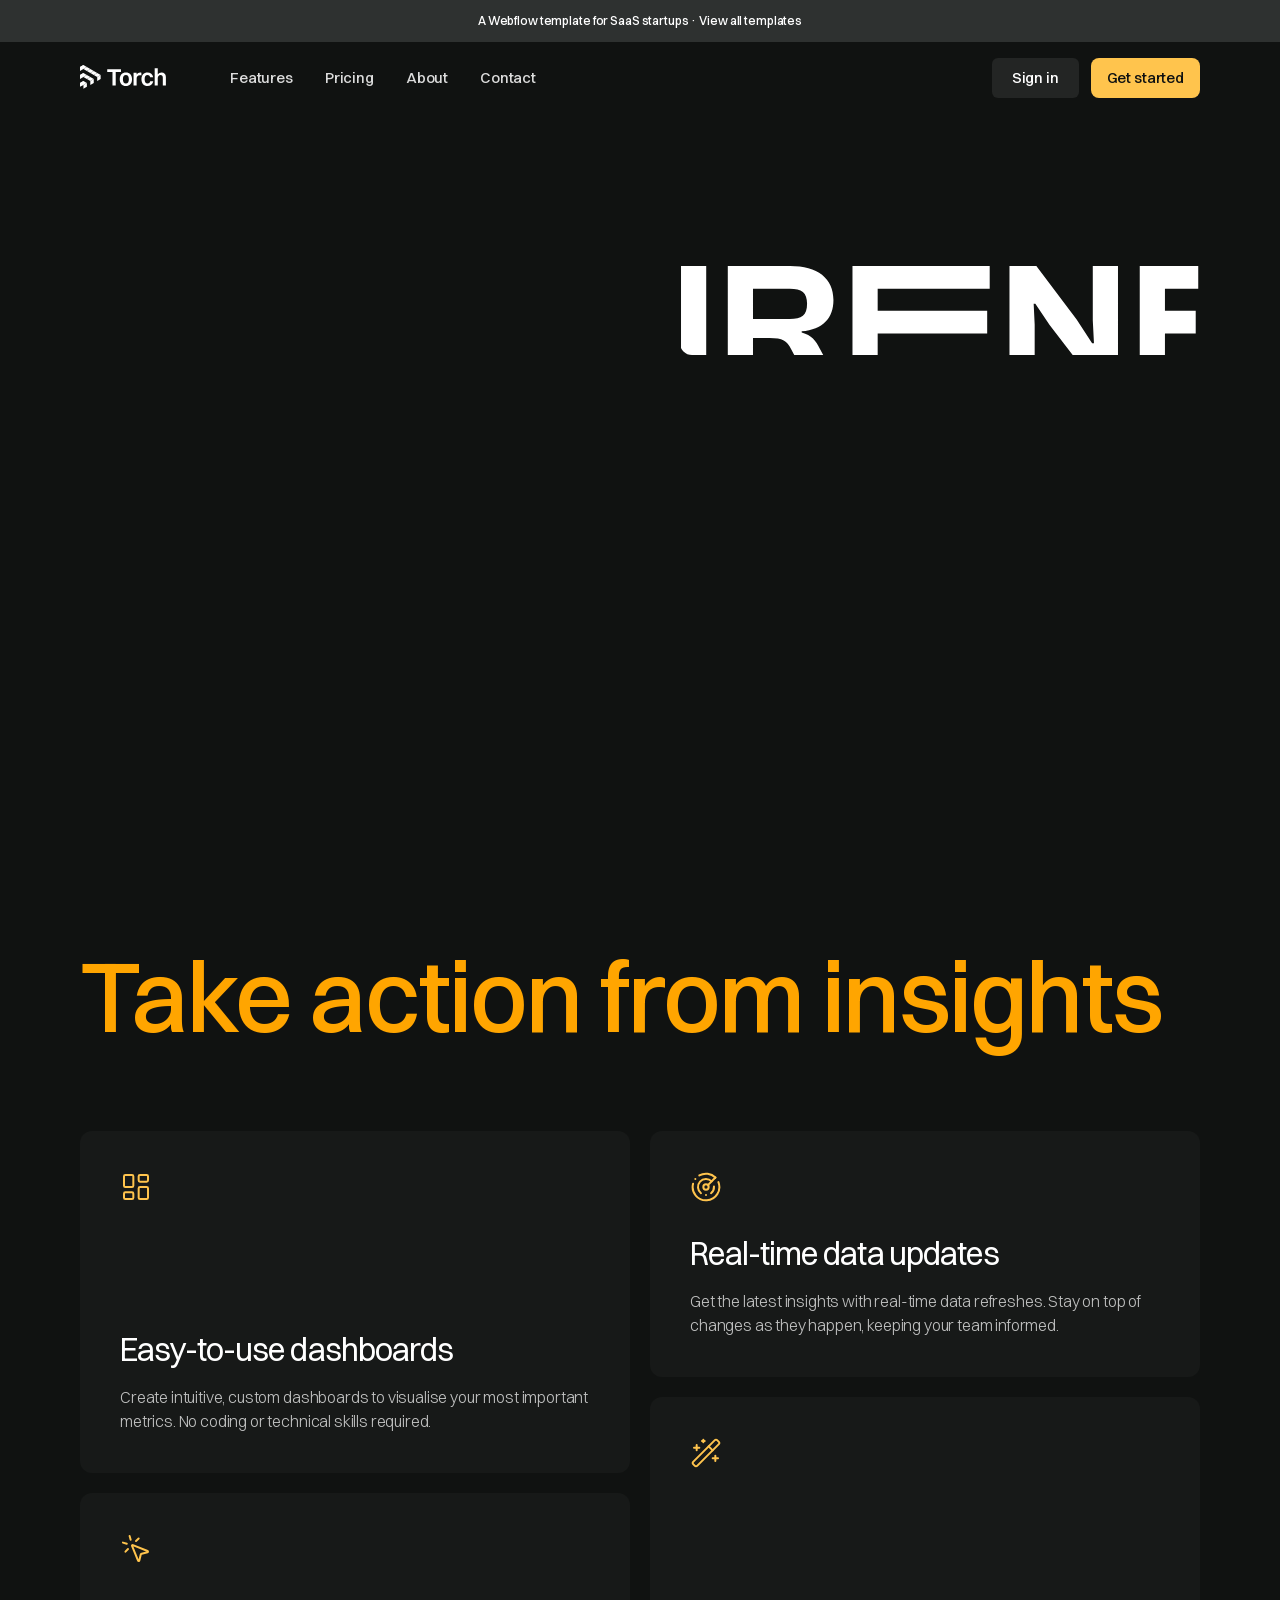
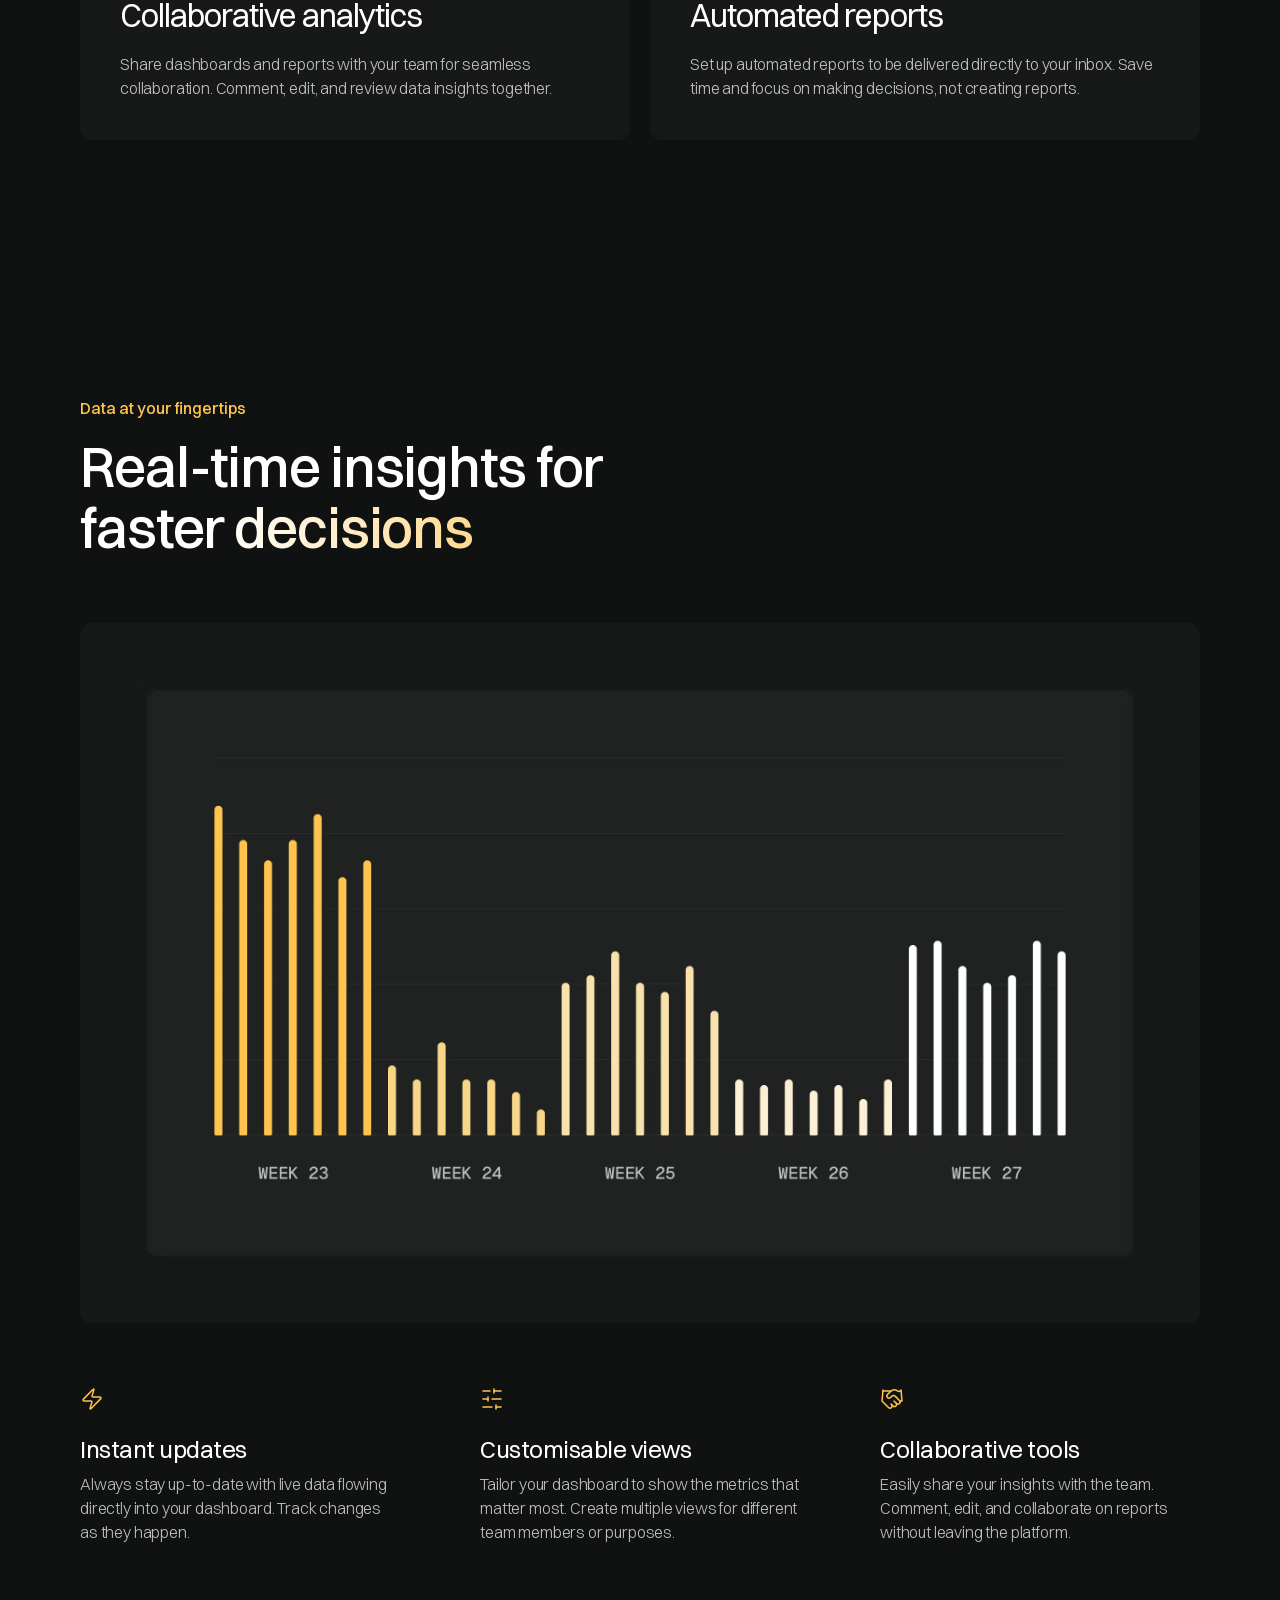
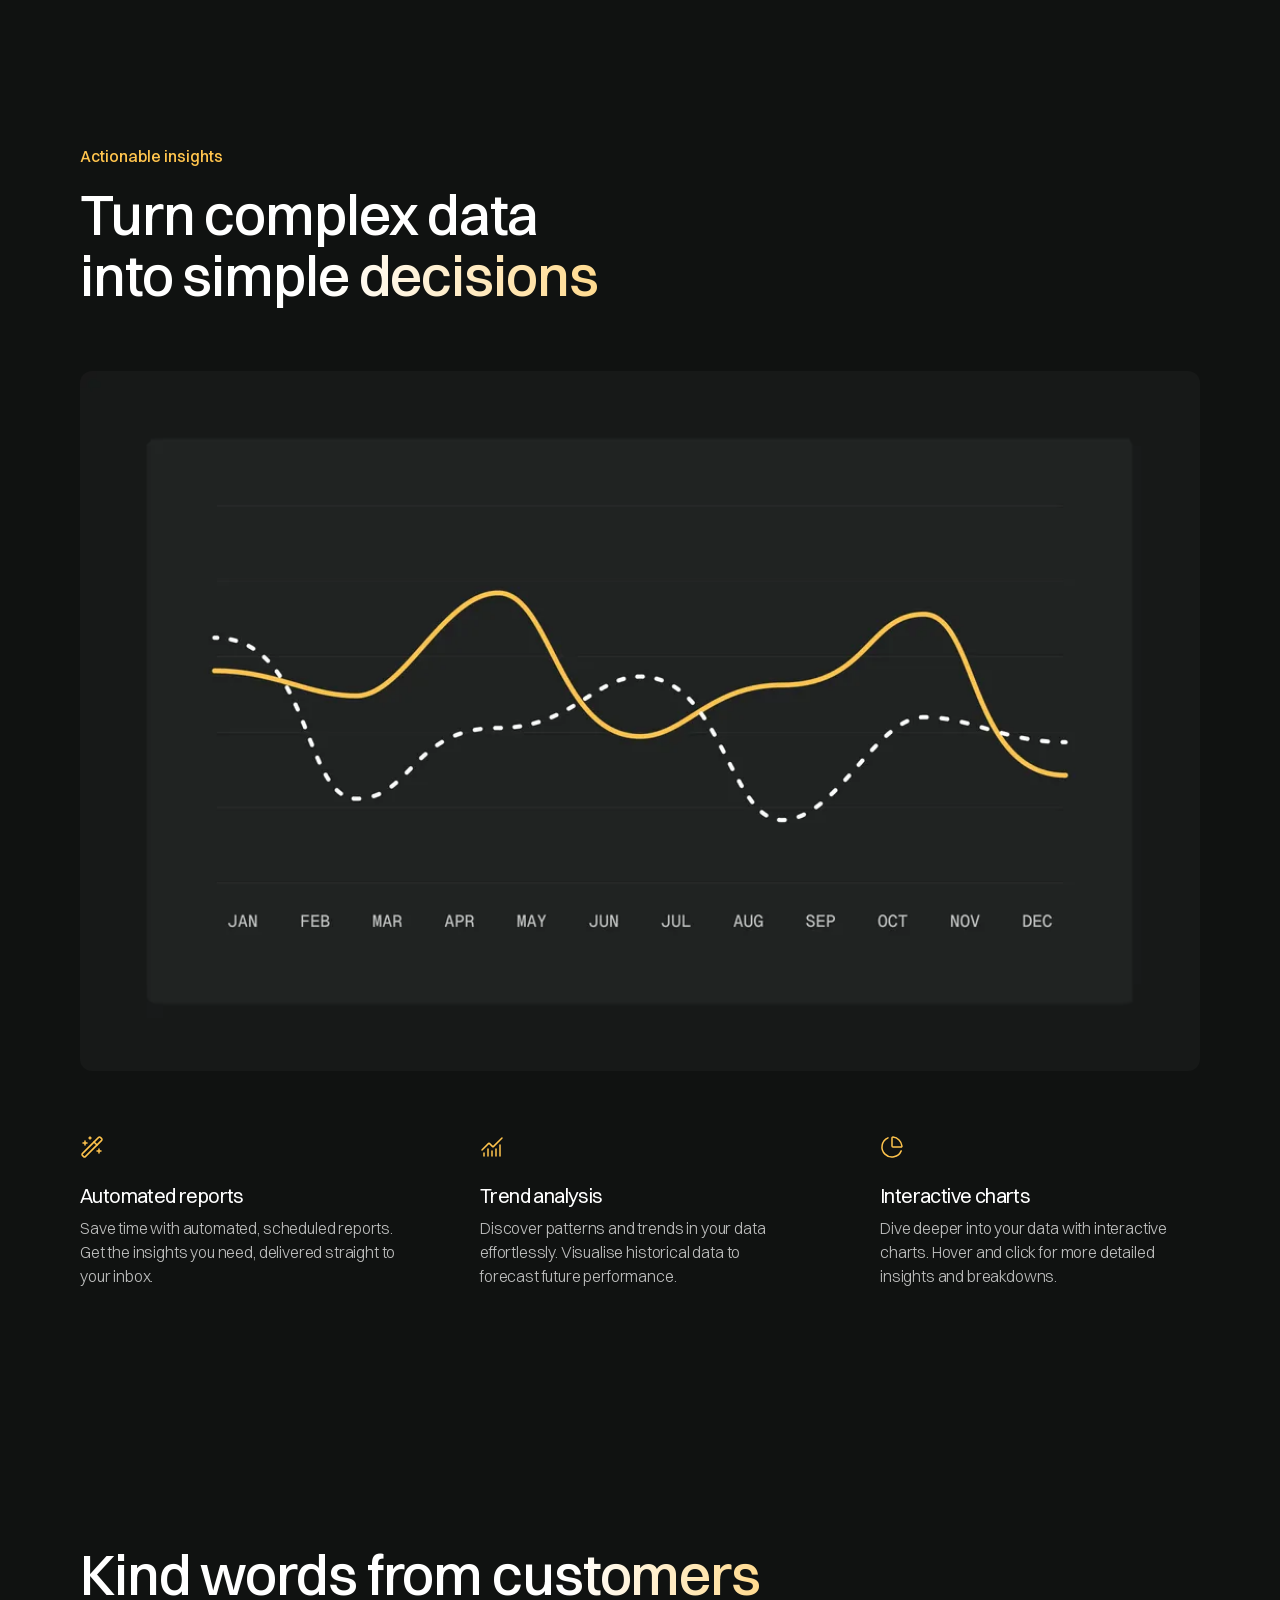
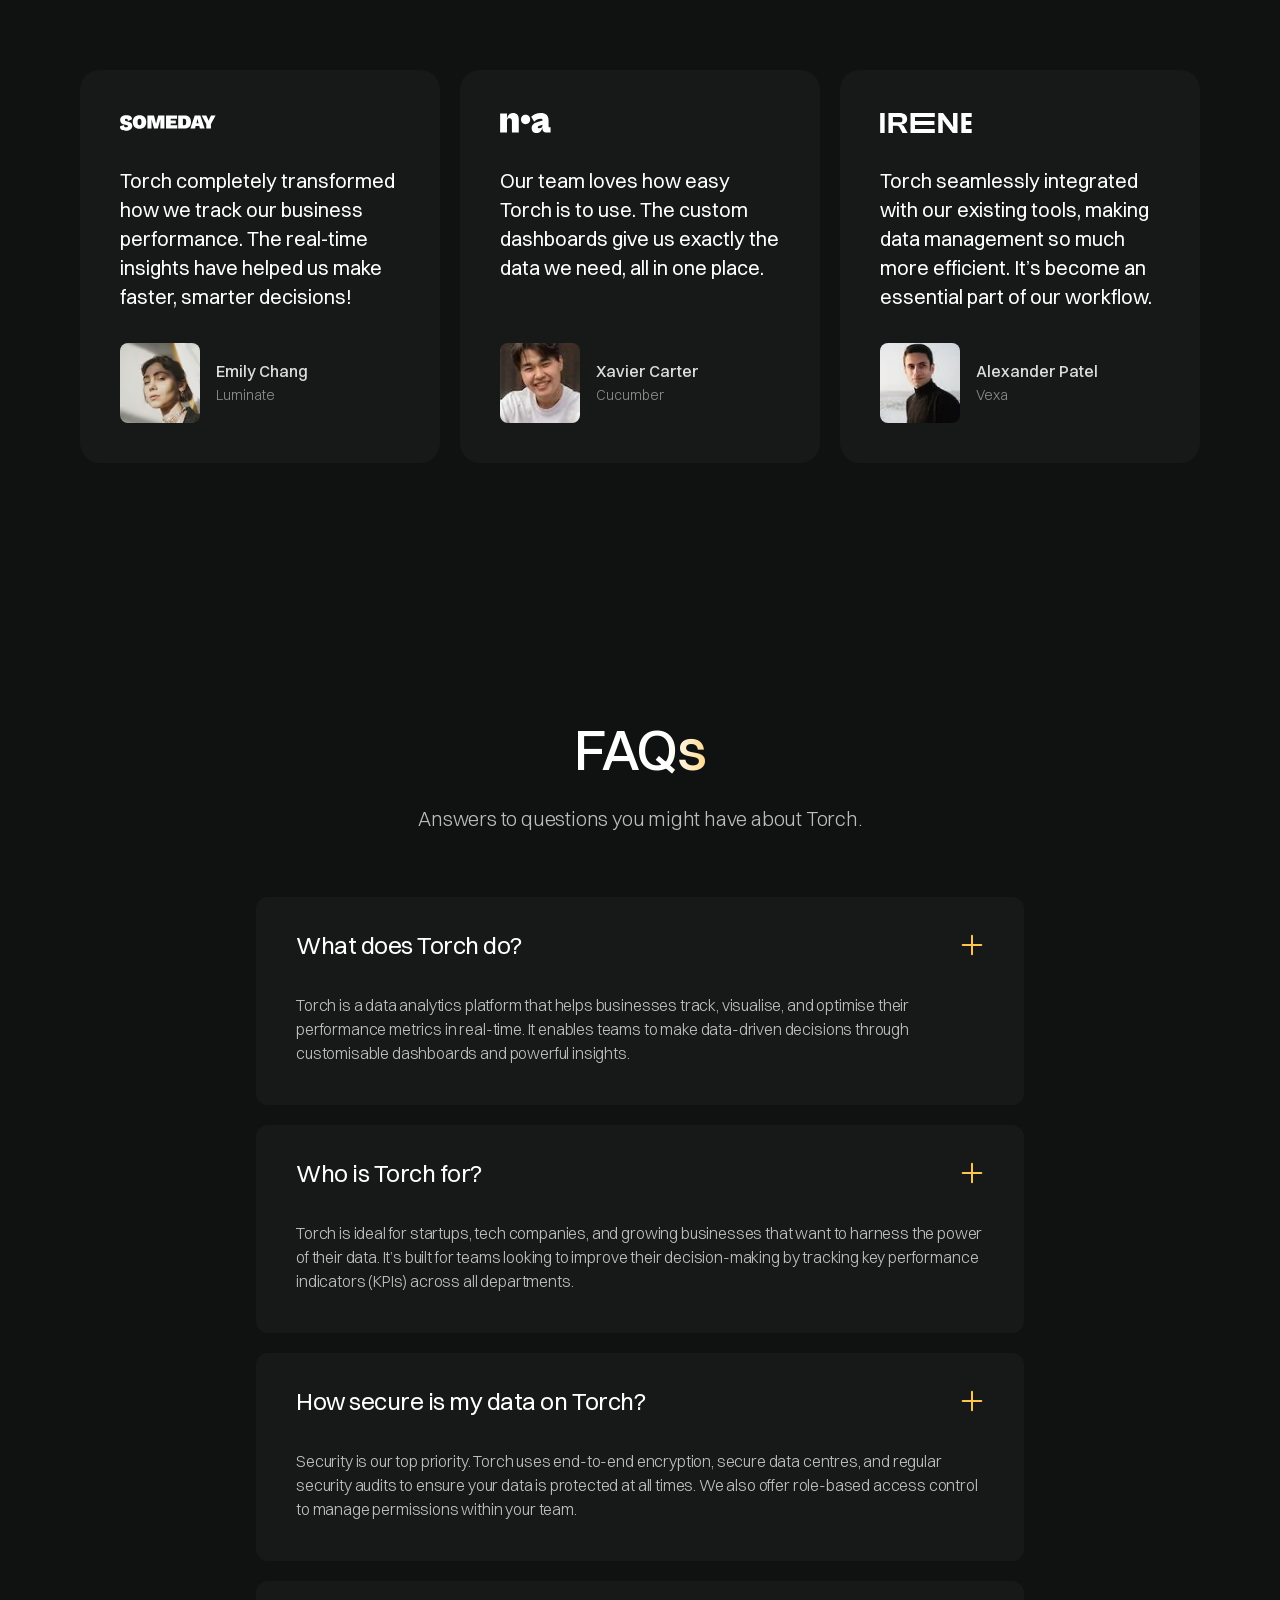
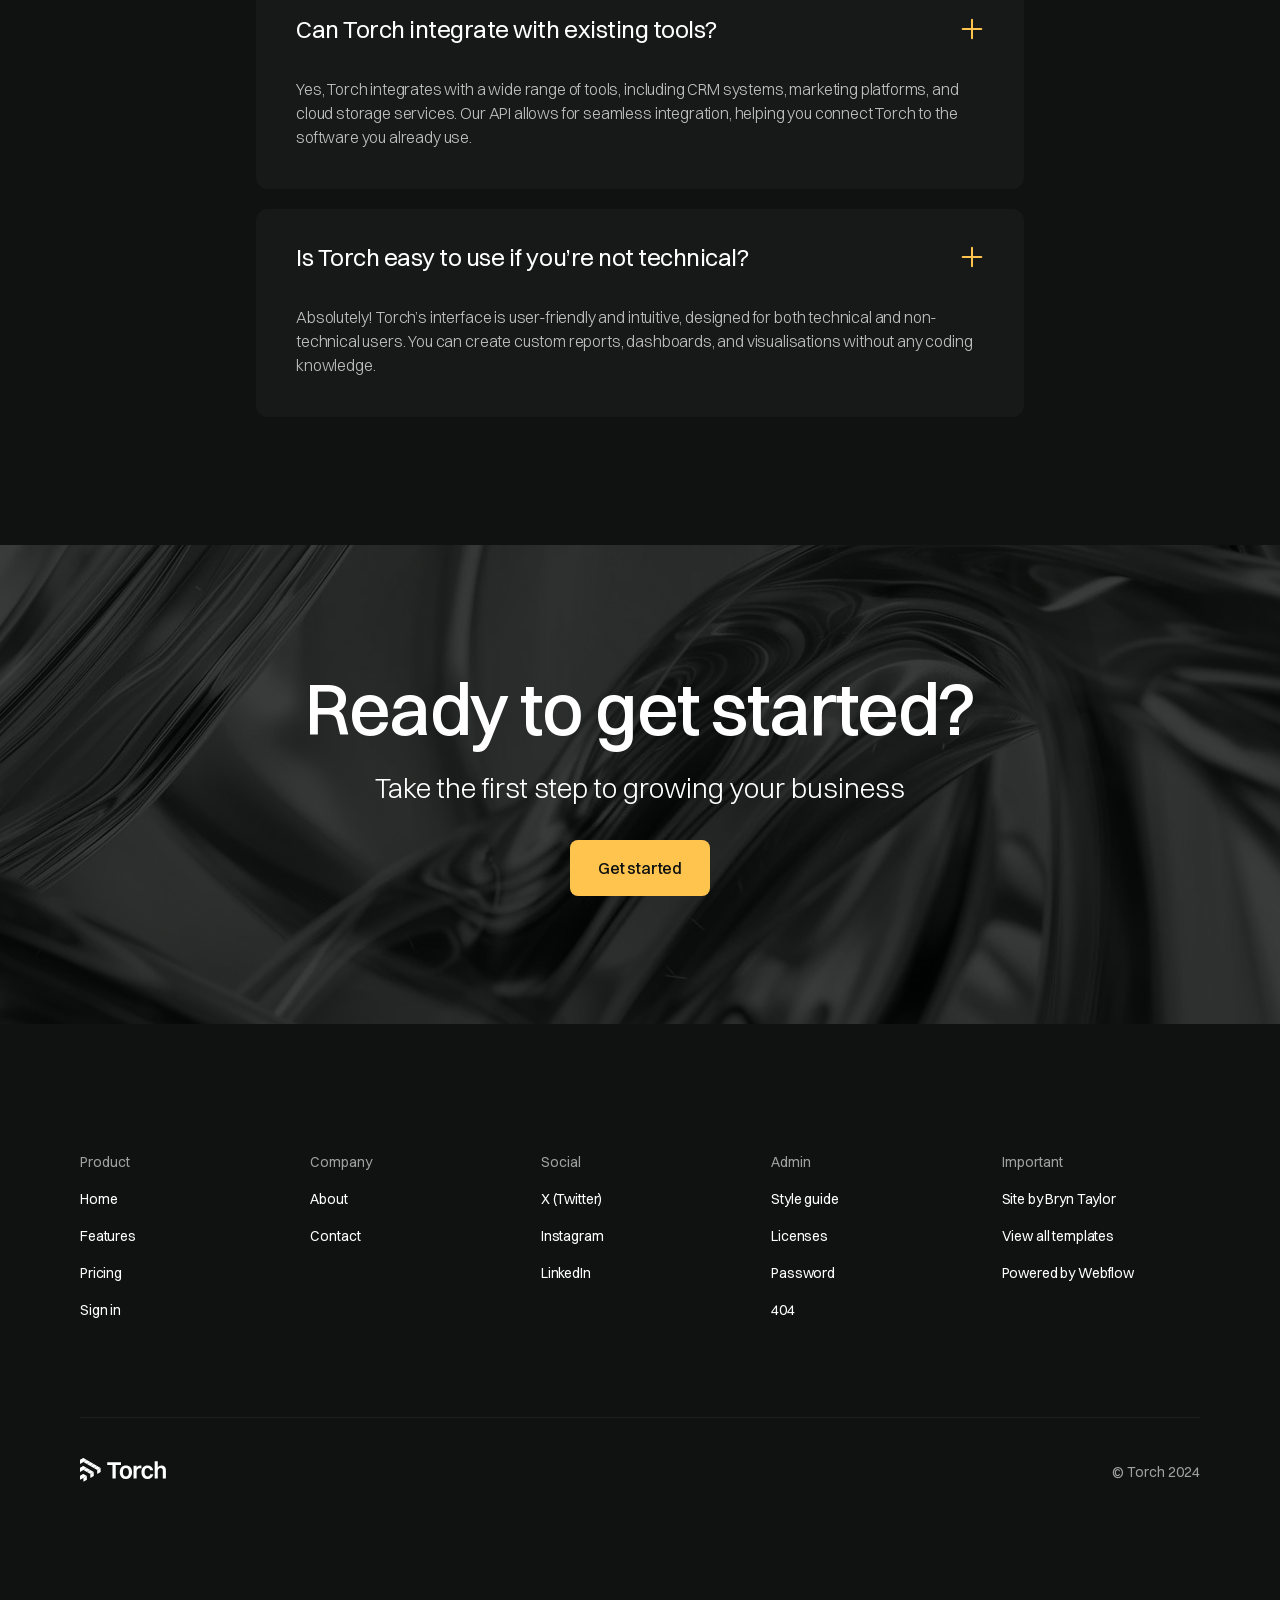
==== index.html @ 12683b3d "Initial commit: added HTML, JS, and CSS files" ====
<!DOCTYPE html><!--  This site was created in Webflow. https://webflow.com  --><!--  Last Published: Mon Apr 28 2025 18:39:15 GMT+0000 (Coordinated Universal Time)  -->
<html data-wf-page="680fcb27335c921ad331539c" data-wf-site="680fcb27335c921ad33153ad" lang="en">
<head>
  <meta charset="utf-8">
  <title>PedroMuro-Ramirez-project</title>
  <meta content="Torch is a high-quality template for SaaS tech startups. It has multiple pages, sections and components to suit your needs. Take your company&#x27;s online presence to the next level." name="description">
  <meta content="Torch · Webflow HTML website template" property="og:title">
  <meta content="Torch is a high-quality template for SaaS tech startups. It has multiple pages, sections and components to suit your needs. Take your company&#x27;s online presence to the next level." property="og:description">
  <meta content="https://cdn.prod.website-files.com/66fad496e2674af9c6f8f4ef/6703e5e87c9ca1599100560c_torch-opengraph-image.png" property="og:image">
  <meta content="Torch · Webflow HTML website template" property="twitter:title">
  <meta content="Torch is a high-quality template for SaaS tech startups. It has multiple pages, sections and components to suit your needs. Take your company&#x27;s online presence to the next level." property="twitter:description">
  <meta content="https://cdn.prod.website-files.com/66fad496e2674af9c6f8f4ef/6703e5e87c9ca1599100560c_torch-opengraph-image.png" property="twitter:image">
  <meta property="og:type" content="website">
  <meta content="summary_large_image" name="twitter:card">
  <meta content="width=device-width, initial-scale=1" name="viewport">
  <meta content="Webflow" name="generator">
  <link href="css/normalize.css" rel="stylesheet" type="text/css">
  <link href="css/webflow.css" rel="stylesheet" type="text/css">
  <link href="css/vs-code-activity-77cd26615c07830a27a2ec.webflow.css" rel="stylesheet" type="text/css">
  <script type="text/javascript">!function(o,c){var n=c.documentElement,t=" w-mod-";n.className+=t+"js",("ontouchstart"in o||o.DocumentTouch&&c instanceof DocumentTouch)&&(n.className+=t+"touch")}(window,document);</script>
  <link href="images/favicon.png" rel="shortcut icon" type="image/x-icon">
  <link href="images/webclip.png" rel="apple-touch-icon">
</head>
<body>
  <a href="https://www.bryntaylor.co.uk/platform/webflow?ref=template" target="_blank" class="section banner w-inline-block">
    <div class="container-large">
      <div>A Webflow template for SaaS startups · View all templates</div>
    </div>
  </a>
  <div data-animation="default" class="nav w-nav" data-easing2="ease" fs-scrolldisable-element="smart-nav" data-easing="ease" data-collapse="medium" data-w-id="abad23f6-3206-d95e-518e-2548f4c46996" role="banner" data-duration="400">
    <div class="nav-container">
      <div class="logo-wrapper">
        <a href="index.html" aria-current="page" class="logo w-nav-brand w--current"><img src="images/torch-logo.svg" loading="lazy" width="Auto" height="24" alt="Logo"></a>
        <nav role="navigation" id="w-node-abad23f6-3206-d95e-518e-2548f4c4699b-f4c46996" class="nav-menu w-nav-menu">
          <a href="features.html" class="nav-link w-nav-link">Features</a>
          <a href="pricing.html" class="nav-link w-nav-link">Pricing</a>
          <a href="about.html" class="nav-link w-nav-link">About</a>
          <a href="contact.html" class="nav-link w-nav-link">Contact</a>
        </nav>
      </div>
      <div id="w-node-abad23f6-3206-d95e-518e-2548f4c469b0-f4c46996" class="actions-wrapper">
        <a href="sign-in.html" class="button-secondary small hide-mobile-portrait w-button">Sign in</a>
        <a href="#" class="button small hide-mobile-portrait w-button">Get started</a>
        <div class="nav-menu-button w-nav-button">
          <div class="menu-icon">
            <div class="menu-icon-line-top"></div>
            <div class="menu-icon-line-bottom"></div>
          </div>
        </div>
      </div>
    </div>
  </div>
  <section class="section">
    <div class="container-large">
      <div class="header-layout">
        <div class="header-content">
          <h1 data-w-id="05c97b58-b1ac-eabe-afbc-3861dce3b03f" style="-webkit-transform:translate3d(0, 24px, 0) scale3d(1, 1, 1) rotateX(0) rotateY(0) rotateZ(0) skew(0, 0);-moz-transform:translate3d(0, 24px, 0) scale3d(1, 1, 1) rotateX(0) rotateY(0) rotateZ(0) skew(0, 0);-ms-transform:translate3d(0, 24px, 0) scale3d(1, 1, 1) rotateX(0) rotateY(0) rotateZ(0) skew(0, 0);transform:translate3d(0, 24px, 0) scale3d(1, 1, 1) rotateX(0) rotateY(0) rotateZ(0) skew(0, 0);opacity:0" class="heading extra-large"><span class="text-gradient-overlay">Powerful data insights for all</span></h1>
          <div class="spacer-32"></div>
          <p data-w-id="05c97b58-b1ac-eabe-afbc-3861dce3b041" style="-webkit-transform:translate3d(0, 24px, 0) scale3d(1, 1, 1) rotateX(0) rotateY(0) rotateZ(0) skew(0, 0);-moz-transform:translate3d(0, 24px, 0) scale3d(1, 1, 1) rotateX(0) rotateY(0) rotateZ(0) skew(0, 0);-ms-transform:translate3d(0, 24px, 0) scale3d(1, 1, 1) rotateX(0) rotateY(0) rotateZ(0) skew(0, 0);transform:translate3d(0, 24px, 0) scale3d(1, 1, 1) rotateX(0) rotateY(0) rotateZ(0) skew(0, 0);opacity:0" class="paragraph large">Torch makes data analysis easy for everyone. Visualise key metrics, track performance, and discover trends without needing a data science background.</p>
          <div class="spacer-32"></div>
          <div class="button-group">
            <a data-w-id="05c97b58-b1ac-eabe-afbc-3861dce3b045" style="-webkit-transform:translate3d(0, 24px, 0) scale3d(1, 1, 1) rotateX(0) rotateY(0) rotateZ(0) skew(0, 0);-moz-transform:translate3d(0, 24px, 0) scale3d(1, 1, 1) rotateX(0) rotateY(0) rotateZ(0) skew(0, 0);-ms-transform:translate3d(0, 24px, 0) scale3d(1, 1, 1) rotateX(0) rotateY(0) rotateZ(0) skew(0, 0);transform:translate3d(0, 24px, 0) scale3d(1, 1, 1) rotateX(0) rotateY(0) rotateZ(0) skew(0, 0);opacity:0" href="contact.html" class="button w-button">Get started</a>
            <a href="/contact.html" data-w-id="05c97b58-b1ac-eabe-afbc-3861dce3b047" style="-webkit-transform:translate3d(0, 24px, 0) scale3d(1, 1, 1) rotateX(0) rotateY(0) rotateZ(0) skew(0, 0);-moz-transform:translate3d(0, 24px, 0) scale3d(1, 1, 1) rotateX(0) rotateY(0) rotateZ(0) skew(0, 0);-ms-transform:translate3d(0, 24px, 0) scale3d(1, 1, 1) rotateX(0) rotateY(0) rotateZ(0) skew(0, 0);transform:translate3d(0, 24px, 0) scale3d(1, 1, 1) rotateX(0) rotateY(0) rotateZ(0) skew(0, 0);opacity:0" class="make-me-pretty w-button">Learn more</a>
          </div>
          <div class="spacer-64"></div>
          <div data-w-id="2469359d-caa4-0f3d-e0f9-ac9d68bc0583" style="-webkit-transform:translate3d(0, 24px, 0) scale3d(1, 1, 1) rotateX(0) rotateY(0) rotateZ(0) skew(0, 0);-moz-transform:translate3d(0, 24px, 0) scale3d(1, 1, 1) rotateX(0) rotateY(0) rotateZ(0) skew(0, 0);-ms-transform:translate3d(0, 24px, 0) scale3d(1, 1, 1) rotateX(0) rotateY(0) rotateZ(0) skew(0, 0);transform:translate3d(0, 24px, 0) scale3d(1, 1, 1) rotateX(0) rotateY(0) rotateZ(0) skew(0, 0);opacity:0" class="social-proof-logos-wrapper"><img src="images/logo-1.svg" loading="lazy" alt="Logo" class="social-proof-logo"><img src="images/logo-2.svg" loading="lazy" alt="Logo" class="social-proof-logo"><img src="images/logo-4.svg" loading="lazy" alt="Logo" class="social-proof-logo"><img src="images/logo-3.svg" loading="lazy" alt="Logo" class="social-proof-logo"></div>
        </div>
        <div class="image-wrapper"><img class="hero-image" src="images/logo-4.svg" alt="Logo image" style="opacity:100;-webkit-transform:translate3d(0, 24px, 0) scale3d(1, 1, 1) rotateX(0) rotateY(0) rotateZ(0) skew(0, 0);-moz-transform:translate3d(0, 24px, 0) scale3d(1, 1, 1) rotateX(0) rotateY(0) rotateZ(0) skew(0, 0);-ms-transform:translate3d(0, 24px, 0) scale3d(1, 1, 1) rotateX(0) rotateY(0) rotateZ(0) skew(0, 0);transform:translate3d(0, 24px, 0) scale3d(1, 1, 1) rotateX(0) rotateY(0) rotateZ(0) skew(0, 0)" sizes="(max-width: 479px) 100vw, (max-width: 767px) 83vw, (max-width: 991px) 87vw, 38vw" data-w-id="d5a852ed-62d2-ecf7-eaf5-3b02d986643e" loading="lazy"></div>
      </div>
    </div>
  </section>
  <section class="section">
    <div id="learn-more" class="container-large">
      <h2 class="my-class">Take action from insights</h2>
      <div class="spacer-80"></div>
      <div class="w-layout-grid card-list">
        <div id="w-node-_38f718e7-ef7d-cf1b-5d32-9110617504c1-617504ba" class="card-item"><img src="images/layout-dashboard.svg" loading="lazy" alt="Dashboard icon" class="icon-large">
          <div class="spacer-128"></div>
          <h3 class="heading medium">Easy-to-use dashboards</h3>
          <div class="spacer-16"></div>
          <p class="paragraph">Create intuitive, custom dashboards to visualise your most important metrics. No coding or technical skills required.</p>
        </div>
        <div class="card-item"><img src="images/radar.svg" loading="lazy" alt="Radar icon" class="icon-large">
          <div class="spacer-32"></div>
          <h3 class="heading medium">Real-time data updates</h3>
          <div class="spacer-16"></div>
          <p class="paragraph">Get the latest insights with real-time data refreshes. Stay on top of changes as they happen, keeping your team informed.</p>
        </div>
        <div id="w-node-d05e47e2-aa32-2547-947a-66fd2ccb7be0-617504ba" class="card-item"><img src="images/wand-sparkles.svg" loading="lazy" alt="Magic icon" class="icon-large">
          <div class="spacer-128"></div>
          <h3 class="heading medium">Automated reports</h3>
          <div class="spacer-16"></div>
          <p class="paragraph">Set up automated reports to be delivered directly to your inbox. Save time and focus on making decisions, not creating reports.</p>
        </div>
        <div class="card-item"><img src="images/mouse-pointer-click.svg" loading="lazy" alt="Mouse icon" class="icon-large">
          <div class="spacer-32"></div>
          <h3 class="heading medium">Collaborative analytics</h3>
          <div class="spacer-16"></div>
          <p class="paragraph">Share dashboards and reports with your team for seamless collaboration. Comment, edit, and review data insights together.</p>
        </div>
      </div>
    </div>
  </section>
  <section class="section">
    <div class="container-large">
      <div class="features-list">
        <div class="w-layout-grid feature-item">
          <div class="feature-content">
            <div class="text-color-accent text-weight-medium">Data at your fingertips</div>
            <div class="spacer-16"></div>
            <h2 class="heading large"><span class="text-gradient-overlay">Real-time insights for faster decisions</span></h2>
          </div>
          <div class="image-wrapper"><img src="images/torch-product-image-2_1torch-product-image-2.avif" loading="lazy" sizes="(max-width: 479px) 100vw, (max-width: 767px) 83vw, (max-width: 991px) 87vw, 84vw" srcset="images/torch-product-image-2_1torch-product-image-2.avif 500w, images/torch-product-image-2_1torch-product-image-2.avif 800w, images/torch-product-image-2_1torch-product-image-2.avif 2400w" alt="Product image" class="feature-image"></div>
          <div class="grid-3-column">
            <div class="benefit-item"><img src="images/zap.svg" loading="lazy" alt="Zap icon" class="icon-medium">
              <div class="spacer-24"></div>
              <h3 class="heading regular">Instant updates</h3>
              <div class="spacer-8"></div>
              <p class="paragraph">Always stay up-to-date with live data flowing directly into your dashboard. Track changes as they happen.</p>
            </div>
            <div class="benefit-item"><img src="images/sliders-horizontal.svg" loading="lazy" alt="Sliders icon" class="icon-medium">
              <div class="spacer-24"></div>
              <h3 class="heading regular">Customisable views</h3>
              <div class="spacer-8"></div>
              <p class="paragraph">Tailor your dashboard to show the metrics that matter most. Create multiple views for different team members or purposes.</p>
            </div>
            <div class="benefit-item"><img src="images/handshake.svg" loading="lazy" alt="Handshake icon" class="icon-medium">
              <div class="spacer-24"></div>
              <h3 class="heading regular">Collaborative tools</h3>
              <div class="spacer-8"></div>
              <p class="paragraph">Easily share your insights with the team. Comment, edit, and collaborate on reports without leaving the platform.</p>
            </div>
          </div>
        </div>
        <div class="w-layout-grid feature-item">
          <div class="feature-content">
            <div class="text-color-accent text-weight-medium">Actionable insights</div>
            <div class="spacer-16"></div>
            <h2 class="heading large"><span class="text-gradient-overlay">Turn complex data into simple decisions</span></h2>
          </div>
          <div class="image-wrapper"><img src="images/torch-product-image-3_1torch-product-image-3.avif" loading="lazy" sizes="(max-width: 479px) 100vw, (max-width: 767px) 83vw, (max-width: 991px) 87vw, 84vw" srcset="images/torch-product-image-3_1torch-product-image-3.avif 500w, images/torch-product-image-3_1torch-product-image-3.avif 800w, images/torch-product-image-3_1torch-product-image-3.avif 1080w, images/torch-product-image-3_1torch-product-image-3.avif 2400w" alt="Product image" class="feature-image"></div>
          <div class="grid-3-column">
            <div class="benefit-item"><img src="images/wand-sparkles.svg" loading="lazy" alt="Magic icon" class="icon-medium">
              <div class="spacer-24"></div>
              <h3 class="heading small">Automated reports</h3>
              <div class="spacer-8"></div>
              <p class="paragraph">Save time with automated, scheduled reports. Get the insights you need, delivered straight to your inbox.</p>
            </div>
            <div class="benefit-item"><img src="images/chart-no-axes-combined.svg" loading="lazy" alt="Chart icon" class="icon-medium">
              <div class="spacer-24"></div>
              <h3 class="heading small">Trend analysis</h3>
              <div class="spacer-8"></div>
              <p class="paragraph">Discover patterns and trends in your data effortlessly. Visualise historical data to forecast future performance.</p>
            </div>
            <div class="benefit-item"><img src="images/chart-pie.svg" loading="lazy" alt="Pie icon" class="icon-medium">
              <div class="spacer-24"></div>
              <h3 class="heading small">Interactive charts</h3>
              <div class="spacer-8"></div>
              <p class="paragraph">Dive deeper into your data with interactive charts. Hover and click for more detailed insights and breakdowns.</p>
            </div>
          </div>
        </div>
      </div>
    </div>
  </section>
  <section class="section">
    <div class="container-large">
      <h2 class="heading large"><span class="text-gradient-overlay">Kind words from customers</span></h2>
      <div class="spacer-64"></div>
      <div class="w-layout-grid testimonials-list">
        <div class="testimonials-card">
          <div class="testimonials-content-top"><img src="images/logo-1.svg" loading="lazy" alt="Logo" class="testimonial-logo">
            <div class="spacer-32"></div>
            <div class="paragraph large">Torch completely transformed how we track our business performance. The real-time insights have helped us make faster, smarter decisions!</div>
            <div class="spacer-32"></div>
          </div>
          <div class="testimonial-details">
            <div class="testimonial-image-wrapper"><img src="images/pexels-olena-bohovyk-3646160_1pexels-olena-bohovyk-3646160.avif" loading="lazy" alt="" class="testimonial-image"></div>
            <div class="testimonial-details-text">
              <div class="paragraph text-weight-medium">Emily Chang</div>
              <div class="text-color-muted">
                <div class="paragraph small">Luminate</div>
              </div>
            </div>
          </div>
        </div>
        <div class="testimonials-card">
          <div class="testimonials-content-top"><img src="images/logo-3.svg" loading="lazy" width="Auto" height="Auto" alt="Logo" class="testimonial-logo">
            <div class="spacer-32"></div>
            <div class="paragraph large">Our team loves how easy Torch is to use. The custom dashboards give us exactly the data we need, all in one place.</div>
            <div class="spacer-32"></div>
          </div>
          <div class="testimonial-details">
            <div class="testimonial-image-wrapper"><img src="images/pexels-monstera-5384445_1pexels-monstera-5384445.avif" loading="lazy" alt="" class="testimonial-image"></div>
            <div class="testimonial-details-text">
              <div class="paragraph text-weight-medium">Xavier Carter</div>
              <div class="text-color-muted">
                <div class="paragraph small">Cucumber</div>
              </div>
            </div>
          </div>
        </div>
        <div class="testimonials-card">
          <div class="testimonials-content-top"><img src="images/logo-4.svg" loading="lazy" alt="Logo" class="testimonial-logo">
            <div class="spacer-32"></div>
            <div class="paragraph large">Torch seamlessly integrated with our existing tools, making data management so much more efficient. It’s become an essential part of our workflow.</div>
            <div class="spacer-32"></div>
          </div>
          <div class="testimonial-details">
            <div class="testimonial-image-wrapper"><img src="images/pexels-amir-esrafili-6274712_1pexels-amir-esrafili-6274712.avif" loading="lazy" alt="" class="testimonial-image"></div>
            <div class="testimonial-details-text">
              <div class="paragraph text-weight-medium">Alexander Patel</div>
              <div class="text-color-muted">
                <div class="paragraph small">Vexa</div>
              </div>
            </div>
          </div>
        </div>
      </div>
    </div>
  </section>
  <section class="section">
    <div class="container-small">
      <div class="w-layout-grid faq-wrapper">
        <div class="faq-content">
          <h2><span class="text-gradient-overlay">FAQs</span></h2>
          <div class="spacer-24"></div>
          <p class="paragraph large">Answers to questions you might have about Torch.</p>
        </div>
        <div class="w-layout-grid faq-list">
          <div class="faq-accordion">
            <div data-w-id="ec766c24-12b7-b94d-ff49-9f5d83ef1eb9" class="faq-question">
              <h3 class="heading regular">What does Torch do?</h3><img src="images/plus.svg" loading="lazy" alt="Plus icon" class="faq-icon">
            </div>
            <div class="faq-answer">
              <p>Torch is a data analytics platform that helps businesses track, visualise, and optimise their performance metrics in real-time. It enables teams to make data-driven decisions through customisable dashboards and powerful insights.</p>
              <div class="spacer-40"></div>
            </div>
          </div>
          <div class="faq-accordion">
            <div data-w-id="54dd60b7-6fa8-ef93-355b-a321568ed0f3" class="faq-question">
              <h3 class="heading regular">Who is Torch for?</h3><img src="images/plus.svg" loading="lazy" alt="Plus icon" class="faq-icon">
            </div>
            <div class="faq-answer">
              <p>Torch is ideal for startups, tech companies, and growing businesses that want to harness the power of their data. It’s built for teams looking to improve their decision-making by tracking key performance indicators (KPIs) across all departments.</p>
              <div class="spacer-40"></div>
            </div>
          </div>
          <div class="faq-accordion">
            <div data-w-id="8ab634aa-24ca-0337-fd94-c3fe5e0a7e59" class="faq-question">
              <h3 class="heading regular">How secure is my data on Torch?</h3><img src="images/plus.svg" loading="lazy" alt="Plus icon" class="faq-icon">
            </div>
            <div class="faq-answer">
              <p>Security is our top priority. Torch uses end-to-end encryption, secure data centres, and regular security audits to ensure your data is protected at all times. We also offer role-based access control to manage permissions within your team.</p>
              <div class="spacer-40"></div>
            </div>
          </div>
          <div class="faq-accordion">
            <div data-w-id="c4ba0a19-3c90-69c7-36b8-7f895b683a5d" class="faq-question">
              <h3 class="heading regular">Can Torch integrate with existing tools?</h3><img src="images/plus.svg" loading="lazy" alt="Plus icon" class="faq-icon">
            </div>
            <div class="faq-answer">
              <p>Yes, Torch integrates with a wide range of tools, including CRM systems, marketing platforms, and cloud storage services. Our API allows for seamless integration, helping you connect Torch to the software you already use.</p>
              <div class="spacer-40"></div>
            </div>
          </div>
          <div class="faq-accordion">
            <div data-w-id="ee4ae58f-1cc5-15cd-2792-90620b0aa16a" class="faq-question">
              <h3 class="heading regular">Is Torch easy to use if you’re not technical?</h3><img src="images/plus.svg" loading="lazy" alt="Plus icon" class="faq-icon">
            </div>
            <div class="faq-answer">
              <p>Absolutely! Torch’s interface is user-friendly and intuitive, designed for both technical and non-technical users. You can create custom reports, dashboards, and visualisations without any coding knowledge.</p>
              <div class="spacer-40"></div>
            </div>
          </div>
        </div>
      </div>
    </div>
  </section>
  <section class="section is-relative">
    <div class="cta-card-content">
      <div class="text-box">
        <div>
          <h2 class="heading extra-large">Ready to get started?</h2>
        </div>
        <div class="spacer-16"></div>
        <div class="paragraph extra-large">Take the first step to growing your business</div>
      </div>
      <div class="spacer-32"></div>
      <a href="#" class="button w-button">Get started</a>
    </div>
    <div class="gradient-image"></div>
  </section>
  <section class="section">
    <div class="container-large">
      <div class="footer-grid">
        <div class="footer-column">
          <div class="text-color-muted">Product</div>
          <a href="index.html" aria-current="page" class="footer-link w--current">Home</a>
          <a href="features.html" class="footer-link">Features</a>
          <a href="pricing.html" class="footer-link">Pricing</a>
          <a href="sign-in.html" class="footer-link">Sign in</a>
        </div>
        <div class="footer-column">
          <div class="text-color-muted">Company</div>
          <a href="about.html" class="footer-link">About</a>
          <a href="contact.html" class="footer-link">Contact</a>
        </div>
        <div class="footer-column">
          <div class="text-color-muted">Social</div>
          <a href="https://x.com/" target="_blank" class="footer-link">X (Twitter)</a>
          <a href="https://www.instagram.com/" target="_blank" class="footer-link">Instagram</a>
          <a href="https://www.linkedin.com/" target="_blank" class="footer-link">LinkedIn</a>
        </div>
        <div class="footer-column">
          <div class="text-color-muted">Admin</div>
          <a href="admin/styleguide.html" class="footer-link">Style guide</a>
          <a href="admin/licenses.html" class="footer-link">Licenses</a>
          <a href="401.html" class="footer-link">Password</a>
          <a href="404.html" class="footer-link">404</a>
        </div>
        <div class="footer-column">
          <div class="text-color-muted">Important</div>
          <a href="https://www.bryntaylor.co.uk/?ref=template" target="_blank" class="footer-link">Site by Bryn Taylor</a>
          <a href="https://www.bryntaylor.co.uk/platform/webflow?ref=template" target="_blank" class="footer-link">View all templates</a>
          <a href="https://webflow.com/" target="_blank" class="footer-link">Powered by Webflow</a>
        </div>
      </div>
      <div class="spacer-96"></div>
      <div class="divider-line"></div>
      <div class="spacer-40"></div>
      <div class="footer-bottom">
        <a href="index.html" aria-current="page" class="logo w-nav-brand w--current"><img src="images/torch-logo.svg" loading="lazy" width="Auto" height="24" alt="Logo"></a>
        <div class="footer-link text-color-muted">© Torch 2024</div>
      </div>
    </div>
  </section>
  <script src="https://d3e54v103j8qbb.cloudfront.net/js/jquery-3.5.1.min.dc5e7f18c8.js?site=680fcb27335c921ad33153ad" type="text/javascript" integrity="sha256-9/aliU8dGd2tb6OSsuzixeV4y/faTqgFtohetphbbj0=" crossorigin="anonymous"></script>
  <script src="js/webflow.js" type="text/javascript"></script>
</body>
</html>
---- css/webflow.css ----
@font-face {
  font-family: 'webflow-icons';
  src: url("[data-uri]") format('truetype');
  font-weight: normal;
  font-style: normal;
}
[class^="w-icon-"],
[class*=" w-icon-"] {
  /* use !important to prevent issues with browser extensions that change fonts */
  font-family: 'webflow-icons' !important;
  speak: none;
  font-style: normal;
  font-weight: normal;
  font-variant: normal;
  text-transform: none;
  line-height: 1;
  /* Better Font Rendering =========== */
  -webkit-font-smoothing: antialiased;
  -moz-osx-font-smoothing: grayscale;
}
.w-icon-slider-right:before {
  content: "\e600";
}
.w-icon-slider-left:before {
  content: "\e601";
}
.w-icon-nav-menu:before {
  content: "\e602";
}
.w-icon-arrow-down:before,
.w-icon-dropdown-toggle:before {
  content: "\e603";
}
.w-icon-file-upload-remove:before {
  content: "\e900";
}
.w-icon-file-upload-icon:before {
  content: "\e903";
}
* {
  -webkit-box-sizing: border-box;
  -moz-box-sizing: border-box;
  box-sizing: border-box;
}
html {
  height: 100%;
}
body {
  margin: 0;
  min-height: 100%;
  background-color: #fff;
  font-family: Arial, sans-serif;
  font-size: 14px;
  line-height: 20px;
  color: #333;
}
img {
  max-width: 100%;
  vertical-align: middle;
  display: inline-block;
}
html.w-mod-touch * {
  background-attachment: scroll !important;
}
.w-block {
  display: block;
}
.w-inline-block {
  max-width: 100%;
  display: inline-block;
}
.w-clearfix:before,
.w-clearfix:after {
  content: " ";
  display: table;
  grid-column-start: 1;
  grid-row-start: 1;
  grid-column-end: 2;
  grid-row-end: 2;
}
.w-clearfix:after {
  clear: both;
}
.w-hidden {
  display: none;
}
.w-button {
  display: inline-block;
  padding: 9px 15px;
  background-color: #3898EC;
  color: white;
  border: 0;
  line-height: inherit;
  text-decoration: none;
  cursor: pointer;
  border-radius: 0;
}
input.w-button {
  -webkit-appearance: button;
}
html[data-w-dynpage] [data-w-cloak] {
  color: transparent !important;
}
.w-code-block {
  margin: unset;
}
pre.w-code-block code {
  all: inherit;
}
.w-optimization {
  display: contents;
}
.w-webflow-badge,
.w-webflow-badge > img {
  box-sizing: unset;
  width: unset;
  height: unset;
  max-height: unset;
  max-width: unset;
  min-height: unset;
  min-width: unset;
  margin: unset;
  padding: unset;
  float: unset;
  clear: unset;
  border: unset;
  border-radius: unset;
  background: unset;
  background-image: unset;
  background-position: unset;
  background-size: unset;
  background-repeat: unset;
  background-origin: unset;
  background-clip: unset;
  background-attachment: unset;
  background-color: unset;
  box-shadow: unset;
  transform: unset;
  transition: unset;
  direction: unset;
  font-family: unset;
  font-weight: unset;
  color: unset;
  font-size: unset;
  line-height: unset;
  font-style: unset;
  font-variant: unset;
  text-align: unset;
  letter-spacing: unset;
  text-decoration: unset;
  text-indent: unset;
  text-transform: unset;
  list-style-type: unset;
  text-shadow: unset;
  vertical-align: unset;
  cursor: unset;
  white-space: unset;
  word-break: unset;
  word-spacing: unset;
  word-wrap: unset;
}
.w-webflow-badge {
  position: fixed !important;
  display: inline-block !important;
  visibility: visible !important;
  opacity: 1 !important;
  z-index: 2147483647 !important;
  top: auto !important;
  right: 12px !important;
  bottom: 12px !important;
  left: auto !important;
  color: #aaadb0 !important;
  background-color: #fff !important;
  border-radius: 3px !important;
  padding: 6px !important;
  font-size: 12px !important;
  line-height: 14px !important;
  text-decoration: none !important;
  transform: none !important;
  margin: 0 !important;
  width: auto !important;
  height: auto !important;
  overflow: unset !important;
  white-space: nowrap;
  box-shadow: 0 0 0 1px rgba(0, 0, 0, 0.1), 0px 1px 3px rgba(0, 0, 0, 0.1);
  cursor: pointer;
}
.w-webflow-badge > img {
  position: unset;
  display: inline-block !important;
  visibility: unset !important;
  opacity: 1 !important;
  vertical-align: middle !important;
}
h1,
h2,
h3,
h4,
h5,
h6 {
  font-weight: bold;
  margin-bottom: 10px;
}
h1 {
  font-size: 38px;
  line-height: 44px;
  margin-top: 20px;
}
h2 {
  font-size: 32px;
  line-height: 36px;
  margin-top: 20px;
}
h3 {
  font-size: 24px;
  line-height: 30px;
  margin-top: 20px;
}
h4 {
  font-size: 18px;
  line-height: 24px;
  margin-top: 10px;
}
h5 {
  font-size: 14px;
  line-height: 20px;
  margin-top: 10px;
}
h6 {
  font-size: 12px;
  line-height: 18px;
  margin-top: 10px;
}
p {
  margin-top: 0;
  margin-bottom: 10px;
}
blockquote {
  margin: 0 0 10px 0;
  padding: 10px 20px;
  border-left: 5px solid #E2E2E2;
  font-size: 18px;
  line-height: 22px;
}
figure {
  margin: 0;
  margin-bottom: 10px;
}
figcaption {
  margin-top: 5px;
  text-align: center;
}
ul,
ol {
  margin-top: 0px;
  margin-bottom: 10px;
  padding-left: 40px;
}
.w-list-unstyled {
  padding-left: 0;
  list-style: none;
}
.w-embed:before,
.w-embed:after {
  content: " ";
  display: table;
  grid-column-start: 1;
  grid-row-start: 1;
  grid-column-end: 2;
  grid-row-end: 2;
}
.w-embed:after {
  clear: both;
}
.w-video {
  width: 100%;
  position: relative;
  padding: 0;
}
.w-video iframe,
.w-video object,
.w-video embed {
  position: absolute;
  top: 0;
  left: 0;
  width: 100%;
  height: 100%;
  border: none;
}
fieldset {
  padding: 0;
  margin: 0;
  border: 0;
}
button,
[type='button'],
[type='reset'] {
  border: 0;
  cursor: pointer;
  -webkit-appearance: button;
}
.w-form {
  margin: 0 0 15px;
}
.w-form-done {
  display: none;
  padding: 20px;
  text-align: center;
  background-color: #dddddd;
}
.w-form-fail {
  display: none;
  margin-top: 10px;
  padding: 10px;
  background-color: #ffdede;
}
label {
  display: block;
  margin-bottom: 5px;
  font-weight: bold;
}
.w-input,
.w-select {
  display: block;
  width: 100%;
  height: 38px;
  padding: 8px 12px;
  margin-bottom: 10px;
  font-size: 14px;
  line-height: 1.42857143;
  color: #333333;
  vertical-align: middle;
  background-color: #ffffff;
  border: 1px solid #cccccc;
}
.w-input::placeholder,
.w-select::placeholder {
  color: #999;
}
.w-input:focus,
.w-select:focus {
  border-color: #3898EC;
  outline: 0;
}
.w-input[disabled],
.w-select[disabled],
.w-input[readonly],
.w-select[readonly],
fieldset[disabled] .w-input,
fieldset[disabled] .w-select {
  cursor: not-allowed;
}
.w-input[disabled]:not(.w-input-disabled),
.w-select[disabled]:not(.w-input-disabled),
.w-input[readonly],
.w-select[readonly],
fieldset[disabled]:not(.w-input-disabled) .w-input,
fieldset[disabled]:not(.w-input-disabled) .w-select {
  background-color: #eeeeee;
}
textarea.w-input,
textarea.w-select {
  height: auto;
}
.w-select {
  background-color: #f3f3f3;
}
.w-select[multiple] {
  height: auto;
}
.w-form-label {
  display: inline-block;
  cursor: pointer;
  font-weight: normal;
  margin-bottom: 0px;
}
.w-radio {
  display: block;
  margin-bottom: 5px;
  padding-left: 20px;
}
.w-radio:before,
.w-radio:after {
  content: " ";
  display: table;
  grid-column-start: 1;
  grid-row-start: 1;
  grid-column-end: 2;
  grid-row-end: 2;
}
.w-radio:after {
  clear: both;
}
.w-radio-input {
  margin: 4px 0 0;
  line-height: normal;
  float: left;
  margin-left: -20px;
}
.w-radio-input {
  margin-top: 3px;
}
.w-file-upload {
  display: block;
  margin-bottom: 10px;
}
.w-file-upload-input {
  width: 0.1px;
  height: 0.1px;
  opacity: 0;
  overflow: hidden;
  position: absolute;
  z-index: -100;
}
.w-file-upload-default,
.w-file-upload-uploading,
.w-file-upload-success {
  display: inline-block;
  color: #333333;
}
.w-file-upload-error {
  display: block;
  margin-top: 10px;
}
.w-file-upload-default.w-hidden,
.w-file-upload-uploading.w-hidden,
.w-file-upload-error.w-hidden,
.w-file-upload-success.w-hidden {
  display: none;
}
.w-file-upload-uploading-btn {
  display: flex;
  font-size: 14px;
  font-weight: normal;
  cursor: pointer;
  margin: 0;
  padding: 8px 12px;
  border: 1px solid #cccccc;
  background-color: #fafafa;
}
.w-file-upload-file {
  display: flex;
  flex-grow: 1;
  justify-content: space-between;
  margin: 0;
  padding: 8px 9px 8px 11px;
  border: 1px solid #cccccc;
  background-color: #fafafa;
}
.w-file-upload-file-name {
  font-size: 14px;
  font-weight: normal;
  display: block;
}
.w-file-remove-link {
  margin-top: 3px;
  margin-left: 10px;
  width: auto;
  height: auto;
  padding: 3px;
  display: block;
  cursor: pointer;
}
.w-icon-file-upload-remove {
  margin: auto;
  font-size: 10px;
}
.w-file-upload-error-msg {
  display: inline-block;
  color: #ea384c;
  padding: 2px 0;
}
.w-file-upload-info {
  display: inline-block;
  line-height: 38px;
  padding: 0 12px;
}
.w-file-upload-label {
  display: inline-block;
  font-size: 14px;
  font-weight: normal;
  cursor: pointer;
  margin: 0;
  padding: 8px 12px;
  border: 1px solid #cccccc;
  background-color: #fafafa;
}
.w-icon-file-upload-icon,
.w-icon-file-upload-uploading {
  display: inline-block;
  margin-right: 8px;
  width: 20px;
}
.w-icon-file-upload-uploading {
  height: 20px;
}
.w-container {
  margin-left: auto;
  margin-right: auto;
  max-width: 940px;
}
.w-container:before,
.w-container:after {
  content: " ";
  display: table;
  grid-column-start: 1;
  grid-row-start: 1;
  grid-column-end: 2;
  grid-row-end: 2;
}
.w-container:after {
  clear: both;
}
.w-container .w-row {
  margin-left: -10px;
  margin-right: -10px;
}
.w-row:before,
.w-row:after {
  content: " ";
  display: table;
  grid-column-start: 1;
  grid-row-start: 1;
  grid-column-end: 2;
  grid-row-end: 2;
}
.w-row:after {
  clear: both;
}
.w-row .w-row {
  margin-left: 0;
  margin-right: 0;
}
.w-col {
  position: relative;
  float: left;
  width: 100%;
  min-height: 1px;
  padding-left: 10px;
  padding-right: 10px;
}
.w-col .w-col {
  padding-left: 0;
  padding-right: 0;
}
.w-col-1 {
  width: 8.33333333%;
}
.w-col-2 {
  width: 16.66666667%;
}
.w-col-3 {
  width: 25%;
}
.w-col-4 {
  width: 33.33333333%;
}
.w-col-5 {
  width: 41.66666667%;
}
.w-col-6 {
  width: 50%;
}
.w-col-7 {
  width: 58.33333333%;
}
.w-col-8 {
  width: 66.66666667%;
}
.w-col-9 {
  width: 75%;
}
.w-col-10 {
  width: 83.33333333%;
}
.w-col-11 {
  width: 91.66666667%;
}
.w-col-12 {
  width: 100%;
}
.w-hidden-main {
  display: none !important;
}
@media screen and (max-width: 991px) {
  .w-container {
    max-width: 728px;
  }
  .w-hidden-main {
    display: inherit !important;
  }
  .w-hidden-medium {
    display: none !important;
  }
  .w-col-medium-1 {
    width: 8.33333333%;
  }
  .w-col-medium-2 {
    width: 16.66666667%;
  }
  .w-col-medium-3 {
    width: 25%;
  }
  .w-col-medium-4 {
    width: 33.33333333%;
  }
  .w-col-medium-5 {
    width: 41.66666667%;
  }
  .w-col-medium-6 {
    width: 50%;
  }
  .w-col-medium-7 {
    width: 58.33333333%;
  }
  .w-col-medium-8 {
    width: 66.66666667%;
  }
  .w-col-medium-9 {
    width: 75%;
  }
  .w-col-medium-10 {
    width: 83.33333333%;
  }
  .w-col-medium-11 {
    width: 91.66666667%;
  }
  .w-col-medium-12 {
    width: 100%;
  }
  .w-col-stack {
    width: 100%;
    left: auto;
    right: auto;
  }
}
@media screen and (max-width: 767px) {
  .w-hidden-main {
    display: inherit !important;
  }
  .w-hidden-medium {
    display: inherit !important;
  }
  .w-hidden-small {
    display: none !important;
  }
  .w-row,
  .w-container .w-row {
    margin-left: 0;
    margin-right: 0;
  }
  .w-col {
    width: 100%;
    left: auto;
    right: auto;
  }
  .w-col-small-1 {
    width: 8.33333333%;
  }
  .w-col-small-2 {
    width: 16.66666667%;
  }
  .w-col-small-3 {
    width: 25%;
  }
  .w-col-small-4 {
    width: 33.33333333%;
  }
  .w-col-small-5 {
    width: 41.66666667%;
  }
  .w-col-small-6 {
    width: 50%;
  }
  .w-col-small-7 {
    width: 58.33333333%;
  }
  .w-col-small-8 {
    width: 66.66666667%;
  }
  .w-col-small-9 {
    width: 75%;
  }
  .w-col-small-10 {
    width: 83.33333333%;
  }
  .w-col-small-11 {
    width: 91.66666667%;
  }
  .w-col-small-12 {
    width: 100%;
  }
}
@media screen and (max-width: 479px) {
  .w-container {
    max-width: none;
  }
  .w-hidden-main {
    display: inherit !important;
  }
  .w-hidden-medium {
    display: inherit !important;
  }
  .w-hidden-small {
    display: inherit !important;
  }
  .w-hidden-tiny {
    display: none !important;
  }
  .w-col {
    width: 100%;
  }
  .w-col-tiny-1 {
    width: 8.33333333%;
  }
  .w-col-tiny-2 {
    width: 16.66666667%;
  }
  .w-col-tiny-3 {
    width: 25%;
  }
  .w-col-tiny-4 {
    width: 33.33333333%;
  }
  .w-col-tiny-5 {
    width: 41.66666667%;
  }
  .w-col-tiny-6 {
    width: 50%;
  }
  .w-col-tiny-7 {
    width: 58.33333333%;
  }
  .w-col-tiny-8 {
    width: 66.66666667%;
  }
  .w-col-tiny-9 {
    width: 75%;
  }
  .w-col-tiny-10 {
    width: 83.33333333%;
  }
  .w-col-tiny-11 {
    width: 91.66666667%;
  }
  .w-col-tiny-12 {
    width: 100%;
  }
}
.w-widget {
  position: relative;
}
.w-widget-map {
  width: 100%;
  height: 400px;
}
.w-widget-map label {
  width: auto;
  display: inline;
}
.w-widget-map img {
  max-width: inherit;
}
.w-widget-map .gm-style-iw {
  text-align: center;
}
.w-widget-map .gm-style-iw > button {
  display: none !important;
}
.w-widget-twitter {
  overflow: hidden;
}
.w-widget-twitter-count-shim {
  display: inline-block;
  vertical-align: top;
  position: relative;
  width: 28px;
  height: 20px;
  text-align: center;
  background: white;
  border: #758696 solid 1px;
  border-radius: 3px;
}
.w-widget-twitter-count-shim * {
  pointer-events: none;
  user-select: none;
}
.w-widget-twitter-count-shim .w-widget-twitter-count-inner {
  position: relative;
  font-size: 15px;
  line-height: 12px;
  text-align: center;
  color: #999;
  font-family: serif;
}
.w-widget-twitter-count-shim .w-widget-twitter-count-clear {
  position: relative;
  display: block;
}
.w-widget-twitter-count-shim.w--large {
  width: 36px;
  height: 28px;
}
.w-widget-twitter-count-shim.w--large .w-widget-twitter-count-inner {
  font-size: 18px;
  line-height: 18px;
}
.w-widget-twitter-count-shim:not(.w--vertical) {
  margin-left: 5px;
  margin-right: 8px;
}
.w-widget-twitter-count-shim:not(.w--vertical).w--large {
  margin-left: 6px;
}
.w-widget-twitter-count-shim:not(.w--vertical):before,
.w-widget-twitter-count-shim:not(.w--vertical):after {
  top: 50%;
  left: 0;
  border: solid transparent;
  content: ' ';
  height: 0;
  width: 0;
  position: absolute;
  pointer-events: none;
}
.w-widget-twitter-count-shim:not(.w--vertical):before {
  border-color: rgba(117, 134, 150, 0);
  border-right-color: #5d6c7b;
  border-width: 4px;
  margin-left: -9px;
  margin-top: -4px;
}
.w-widget-twitter-count-shim:not(.w--vertical).w--large:before {
  border-width: 5px;
  margin-left: -10px;
  margin-top: -5px;
}
.w-widget-twitter-count-shim:not(.w--vertical):after {
  border-color: rgba(255, 255, 255, 0);
  border-right-color: white;
  border-width: 4px;
  margin-left: -8px;
  margin-top: -4px;
}
.w-widget-twitter-count-shim:not(.w--vertical).w--large:after {
  border-width: 5px;
  margin-left: -9px;
  margin-top: -5px;
}
.w-widget-twitter-count-shim.w--vertical {
  width: 61px;
  height: 33px;
  margin-bottom: 8px;
}
.w-widget-twitter-count-shim.w--vertical:before,
.w-widget-twitter-count-shim.w--vertical:after {
  top: 100%;
  left: 50%;
  border: solid transparent;
  content: ' ';
  height: 0;
  width: 0;
  position: absolute;
  pointer-events: none;
}
.w-widget-twitter-count-shim.w--vertical:before {
  border-color: rgba(117, 134, 150, 0);
  border-top-color: #5d6c7b;
  border-width: 5px;
  margin-left: -5px;
}
.w-widget-twitter-count-shim.w--vertical:after {
  border-color: rgba(255, 255, 255, 0);
  border-top-color: white;
  border-width: 4px;
  margin-left: -4px;
}
.w-widget-twitter-count-shim.w--vertical .w-widget-twitter-count-inner {
  font-size: 18px;
  line-height: 22px;
}
.w-widget-twitter-count-shim.w--vertical.w--large {
  width: 76px;
}
.w-background-video {
  position: relative;
  overflow: hidden;
  height: 500px;
  color: white;
}
.w-background-video > video {
  background-size: cover;
  background-position: 50% 50%;
  position: absolute;
  margin: auto;
  width: 100%;
  height: 100%;
  right: -100%;
  bottom: -100%;
  top: -100%;
  left: -100%;
  object-fit: cover;
  z-index: -100;
}
.w-background-video > video::-webkit-media-controls-start-playback-button {
  display: none !important;
  -webkit-appearance: none;
}
.w-background-video--control {
  position: absolute;
  bottom: 1em;
  right: 1em;
  background-color: transparent;
  padding: 0;
}
.w-background-video--control > [hidden] {
  display: none !important;
}
.w-slider {
  position: relative;
  height: 300px;
  text-align: center;
  background: #dddddd;
  clear: both;
  -webkit-tap-highlight-color: rgba(0, 0, 0, 0);
  tap-highlight-color: rgba(0, 0, 0, 0);
}
.w-slider-mask {
  position: relative;
  display: block;
  overflow: hidden;
  z-index: 1;
  left: 0;
  right: 0;
  height: 100%;
  white-space: nowrap;
}
.w-slide {
  position: relative;
  display: inline-block;
  vertical-align: top;
  width: 100%;
  height: 100%;
  white-space: normal;
  text-align: left;
}
.w-slider-nav {
  position: absolute;
  z-index: 2;
  top: auto;
  right: 0;
  bottom: 0;
  left: 0;
  margin: auto;
  padding-top: 10px;
  height: 40px;
  text-align: center;
  -webkit-tap-highlight-color: rgba(0, 0, 0, 0);
  tap-highlight-color: rgba(0, 0, 0, 0);
}
.w-slider-nav.w-round > div {
  border-radius: 100%;
}
.w-slider-nav.w-num > div {
  width: auto;
  height: auto;
  padding: 0.2em 0.5em;
  font-size: inherit;
  line-height: inherit;
}
.w-slider-nav.w-shadow > div {
  box-shadow: 0 0 3px rgba(51, 51, 51, 0.4);
}
.w-slider-nav-invert {
  color: #fff;
}
.w-slider-nav-invert > div {
  background-color: rgba(34, 34, 34, 0.4);
}
.w-slider-nav-invert > div.w-active {
  background-color: #222;
}
.w-slider-dot {
  position: relative;
  display: inline-block;
  width: 1em;
  height: 1em;
  background-color: rgba(255, 255, 255, 0.4);
  cursor: pointer;
  margin: 0 3px 0.5em;
  transition: background-color 100ms, color 100ms;
}
.w-slider-dot.w-active {
  background-color: #fff;
}
.w-slider-dot:focus {
  outline: none;
  box-shadow: 0px 0px 0px 2px #fff;
}
.w-slider-dot:focus.w-active {
  box-shadow: none;
}
.w-slider-arrow-left,
.w-slider-arrow-right {
  position: absolute;
  width: 80px;
  top: 0;
  right: 0;
  bottom: 0;
  left: 0;
  margin: auto;
  cursor: pointer;
  overflow: hidden;
  color: white;
  font-size: 40px;
  -webkit-tap-highlight-color: rgba(0, 0, 0, 0);
  tap-highlight-color: rgba(0, 0, 0, 0);
  user-select: none;
}
.w-slider-arrow-left [class^='w-icon-'],
.w-slider-arrow-right [class^='w-icon-'],
.w-slider-arrow-left [class*=' w-icon-'],
.w-slider-arrow-right [class*=' w-icon-'] {
  position: absolute;
}
.w-slider-arrow-left:focus,
.w-slider-arrow-right:focus {
  outline: 0;
}
.w-slider-arrow-left {
  z-index: 3;
  right: auto;
}
.w-slider-arrow-right {
  z-index: 4;
  left: auto;
}
.w-icon-slider-left,
.w-icon-slider-right {
  top: 0;
  right: 0;
  bottom: 0;
  left: 0;
  margin: auto;
  width: 1em;
  height: 1em;
}
.w-slider-aria-label {
  border: 0;
  clip: rect(0 0 0 0);
  height: 1px;
  margin: -1px;
  overflow: hidden;
  padding: 0;
  position: absolute;
  width: 1px;
}
.w-slider-force-show {
  display: block !important;
}
.w-dropdown {
  display: inline-block;
  position: relative;
  text-align: left;
  margin-left: auto;
  margin-right: auto;
  z-index: 900;
}
.w-dropdown-btn,
.w-dropdown-toggle,
.w-dropdown-link {
  position: relative;
  vertical-align: top;
  text-decoration: none;
  color: #222222;
  padding: 20px;
  text-align: left;
  margin-left: auto;
  margin-right: auto;
  white-space: nowrap;
}
.w-dropdown-toggle {
  user-select: none;
  display: inline-block;
  cursor: pointer;
  padding-right: 40px;
}
.w-dropdown-toggle:focus {
  outline: 0;
}
.w-icon-dropdown-toggle {
  position: absolute;
  top: 0;
  right: 0;
  bottom: 0;
  margin: auto;
  margin-right: 20px;
  width: 1em;
  height: 1em;
}
.w-dropdown-list {
  position: absolute;
  background: #dddddd;
  display: none;
  min-width: 100%;
}
.w-dropdown-list.w--open {
  display: block;
}
.w-dropdown-link {
  padding: 10px 20px;
  display: block;
  color: #222222;
}
.w-dropdown-link.w--current {
  color: #0082f3;
}
.w-dropdown-link:focus {
  outline: 0;
}
@media screen and (max-width: 767px) {
  .w-nav-brand {
    padding-left: 10px;
  }
}
/**
 * ## Note
 * Safari (on both iOS and OS X) does not handle viewport units (vh, vw) well.
 * For example percentage units do not work on descendants of elements that
 * have any dimensions expressed in viewport units. It also doesn’t handle them at
 * all in `calc()`.
 */
/**
 * Wrapper around all lightbox elements
 *
 * 1. Since the lightbox can receive focus, IE also gives it an outline.
 * 2. Fixes flickering on Chrome when a transition is in progress
 *    underneath the lightbox.
 */
.w-lightbox-backdrop {
  cursor: auto;
  font-style: normal;
  letter-spacing: normal;
  list-style: disc;
  text-indent: 0;
  text-shadow: none;
  text-transform: none;
  visibility: visible;
  white-space: normal;
  word-break: normal;
  word-spacing: normal;
  word-wrap: normal;
  position: fixed;
  top: 0;
  right: 0;
  bottom: 0;
  left: 0;
  color: #fff;
  font-family: "Helvetica Neue", Helvetica, Ubuntu, "Segoe UI", Verdana, sans-serif;
  font-size: 17px;
  line-height: 1.2;
  font-weight: 300;
  text-align: center;
  background: rgba(0, 0, 0, 0.9);
  z-index: 2000;
  outline: 0;
  /* 1 */
  opacity: 0;
  -webkit-user-select: none;
  -moz-user-select: none;
  -webkit-tap-highlight-color: transparent;
  -webkit-transform: translate(0, 0);
  /* 2 */
}
/**
 * Neat trick to bind the rubberband effect to our canvas instead of the whole
 * document on iOS. It also prevents a bug that causes the document underneath to scroll.
 */
.w-lightbox-backdrop,
.w-lightbox-container {
  height: 100%;
  overflow: auto;
  -webkit-overflow-scrolling: touch;
}
.w-lightbox-content {
  position: relative;
  height: 100vh;
  overflow: hidden;
}
.w-lightbox-view {
  position: absolute;
  width: 100vw;
  height: 100vh;
  opacity: 0;
}
.w-lightbox-view:before {
  content: "";
  height: 100vh;
}
/* .w-lightbox-content */
.w-lightbox-group,
.w-lightbox-group .w-lightbox-view,
.w-lightbox-group .w-lightbox-view:before {
  height: 86vh;
}
.w-lightbox-frame,
.w-lightbox-view:before {
  display: inline-block;
  vertical-align: middle;
}
/*
 * 1. Remove default margin set by user-agent on the <figure> element.
 */
.w-lightbox-figure {
  position: relative;
  margin: 0;
  /* 1 */
}
.w-lightbox-group .w-lightbox-figure {
  cursor: pointer;
}
/**
 * IE adds image dimensions as width and height attributes on the IMG tag,
 * but we need both width and height to be set to auto to enable scaling.
 */
.w-lightbox-img {
  width: auto;
  height: auto;
  max-width: none;
}
/**
 * 1. Reset if style is set by user on "All Images"
 */
.w-lightbox-image {
  display: block;
  float: none;
  /* 1 */
  max-width: 100vw;
  max-height: 100vh;
}
.w-lightbox-group .w-lightbox-image {
  max-height: 86vh;
}
.w-lightbox-caption {
  position: absolute;
  right: 0;
  bottom: 0;
  left: 0;
  padding: 0.5em 1em;
  background: rgba(0, 0, 0, 0.4);
  text-align: left;
  text-overflow: ellipsis;
  white-space: nowrap;
  overflow: hidden;
}
.w-lightbox-embed {
  position: absolute;
  top: 0;
  right: 0;
  bottom: 0;
  left: 0;
  width: 100%;
  height: 100%;
}
.w-lightbox-control {
  position: absolute;
  top: 0;
  width: 4em;
  background-size: 24px;
  background-repeat: no-repeat;
  background-position: center;
  cursor: pointer;
  -webkit-transition: all 0.3s;
  transition: all 0.3s;
}
.w-lightbox-left {
  display: none;
  bottom: 0;
  left: 0;
  /* <svg xmlns="http://www.w3.org/2000/svg" viewBox="-20 0 24 40" width="24" height="40"><g transform="rotate(45)"><path d="m0 0h5v23h23v5h-28z" opacity=".4"/><path d="m1 1h3v23h23v3h-26z" fill="#fff"/></g></svg> */
  background-image: url("[data-uri]");
}
.w-lightbox-right {
  display: none;
  right: 0;
  bottom: 0;
  /* <svg xmlns="http://www.w3.org/2000/svg" viewBox="-4 0 24 40" width="24" height="40"><g transform="rotate(45)"><path d="m0-0h28v28h-5v-23h-23z" opacity=".4"/><path d="m1 1h26v26h-3v-23h-23z" fill="#fff"/></g></svg> */
  background-image: url("[data-uri]");
}
/*
 * Without specifying the with and height inside the SVG, all versions of IE render the icon too small.
 * The bug does not seem to manifest itself if the elements are tall enough such as the above arrows.
 * (http://stackoverflow.com/questions/16092114/background-size-differs-in-internet-explorer)
 */
.w-lightbox-close {
  right: 0;
  height: 2.6em;
  /* <svg xmlns="http://www.w3.org/2000/svg" viewBox="-4 0 18 17" width="18" height="17"><g transform="rotate(45)"><path d="m0 0h7v-7h5v7h7v5h-7v7h-5v-7h-7z" opacity=".4"/><path d="m1 1h7v-7h3v7h7v3h-7v7h-3v-7h-7z" fill="#fff"/></g></svg> */
  background-image: url("[data-uri]");
  background-size: 18px;
}
/**
 * 1. All IE versions add extra space at the bottom without this.
 */
.w-lightbox-strip {
  position: absolute;
  bottom: 0;
  left: 0;
  right: 0;
  padding: 0 1vh;
  line-height: 0;
  /* 1 */
  white-space: nowrap;
  overflow-x: auto;
  overflow-y: hidden;
}
/*
 * 1. We use content-box to avoid having to do `width: calc(10vh + 2vw)`
 *    which doesn’t work in Safari anyway.
 * 2. Chrome renders images pixelated when switching to GPU. Making sure
 *    the parent is also rendered on the GPU (by setting translate3d for
 *    example) fixes this behavior.
 */
.w-lightbox-item {
  display: inline-block;
  width: 10vh;
  padding: 2vh 1vh;
  box-sizing: content-box;
  /* 1 */
  cursor: pointer;
  -webkit-transform: translate3d(0, 0, 0);
  /* 2 */
}
.w-lightbox-active {
  opacity: 0.3;
}
.w-lightbox-thumbnail {
  position: relative;
  height: 10vh;
  background: #222;
  overflow: hidden;
}
.w-lightbox-thumbnail-image {
  position: absolute;
  top: 0;
  left: 0;
}
.w-lightbox-thumbnail .w-lightbox-tall {
  top: 50%;
  width: 100%;
  -webkit-transform: translate(0, -50%);
  transform: translate(0, -50%);
}
.w-lightbox-thumbnail .w-lightbox-wide {
  left: 50%;
  height: 100%;
  -webkit-transform: translate(-50%, 0);
  transform: translate(-50%, 0);
}
/*
 * Spinner
 *
 * Absolute pixel values are used to avoid rounding errors that would cause
 * the white spinning element to be misaligned with the track.
 */
.w-lightbox-spinner {
  position: absolute;
  top: 50%;
  left: 50%;
  box-sizing: border-box;
  width: 40px;
  height: 40px;
  margin-top: -20px;
  margin-left: -20px;
  border: 5px solid rgba(0, 0, 0, 0.4);
  border-radius: 50%;
  -webkit-animation: spin 0.8s infinite linear;
  animation: spin 0.8s infinite linear;
}
.w-lightbox-spinner:after {
  content: "";
  position: absolute;
  top: -4px;
  right: -4px;
  bottom: -4px;
  left: -4px;
  border: 3px solid transparent;
  border-bottom-color: #fff;
  border-radius: 50%;
}
/*
 * Utility classes
 */
.w-lightbox-hide {
  display: none;
}
.w-lightbox-noscroll {
  overflow: hidden;
}
@media (min-width: 768px) {
  .w-lightbox-content {
    height: 96vh;
    margin-top: 2vh;
  }
  .w-lightbox-view,
  .w-lightbox-view:before {
    height: 96vh;
  }
  /* .w-lightbox-content */
  .w-lightbox-group,
  .w-lightbox-group .w-lightbox-view,
  .w-lightbox-group .w-lightbox-view:before {
    height: 84vh;
  }
  .w-lightbox-image {
    max-width: 96vw;
    max-height: 96vh;
  }
  .w-lightbox-group .w-lightbox-image {
    max-width: 82.3vw;
    max-height: 84vh;
  }
  .w-lightbox-left,
  .w-lightbox-right {
    display: block;
    opacity: 0.5;
  }
  .w-lightbox-close {
    opacity: 0.8;
  }
  .w-lightbox-control:hover {
    opacity: 1;
  }
}
.w-lightbox-inactive,
.w-lightbox-inactive:hover {
  opacity: 0;
}
.w-richtext:before,
.w-richtext:after {
  content: " ";
  display: table;
  grid-column-start: 1;
  grid-row-start: 1;
  grid-column-end: 2;
  grid-row-end: 2;
}
.w-richtext:after {
  clear: both;
}
.w-richtext[contenteditable="true"]:before,
.w-richtext[contenteditable="true"]:after {
  white-space: initial;
}
.w-richtext ol,
.w-richtext ul {
  overflow: hidden;
}
.w-richtext .w-richtext-figure-selected.w-richtext-figure-type-video div:after,
.w-richtext .w-richtext-figure-selected[data-rt-type="video"] div:after {
  outline: 2px solid #2895f7;
}
.w-richtext .w-richtext-figure-selected.w-richtext-figure-type-image div,
.w-richtext .w-richtext-figure-selected[data-rt-type="image"] div {
  outline: 2px solid #2895f7;
}
.w-richtext figure.w-richtext-figure-type-video > div:after,
.w-richtext figure[data-rt-type="video"] > div:after {
  content: '';
  position: absolute;
  display: none;
  left: 0;
  top: 0;
  right: 0;
  bottom: 0;
}
.w-richtext figure {
  position: relative;
  max-width: 60%;
}
.w-richtext figure > div:before {
  cursor: default!important;
}
.w-richtext figure img {
  width: 100%;
}
.w-richtext figure figcaption.w-richtext-figcaption-placeholder {
  opacity: 0.6;
}
.w-richtext figure div {
  /* fix incorrectly sized selection border in the data manager */
  font-size: 0px;
  color: transparent;
}
.w-richtext figure.w-richtext-figure-type-image,
.w-richtext figure[data-rt-type="image"] {
  display: table;
}
.w-richtext figure.w-richtext-figure-type-image > div,
.w-richtext figure[data-rt-type="image"] > div {
  display: inline-block;
}
.w-richtext figure.w-richtext-figure-type-image > figcaption,
.w-richtext figure[data-rt-type="image"] > figcaption {
  display: table-caption;
  caption-side: bottom;
}
.w-richtext figure.w-richtext-figure-type-video,
.w-richtext figure[data-rt-type="video"] {
  width: 60%;
  height: 0;
}
.w-richtext figure.w-richtext-figure-type-video iframe,
.w-richtext figure[data-rt-type="video"] iframe {
  position: absolute;
  top: 0;
  left: 0;
  width: 100%;
  height: 100%;
}
.w-richtext figure.w-richtext-figure-type-video > div,
.w-richtext figure[data-rt-type="video"] > div {
  width: 100%;
}
.w-richtext figure.w-richtext-align-center {
  margin-right: auto;
  margin-left: auto;
  clear: both;
}
.w-richtext figure.w-richtext-align-center.w-richtext-figure-type-image > div,
.w-richtext figure.w-richtext-align-center[data-rt-type="image"] > div {
  max-width: 100%;
}
.w-richtext figure.w-richtext-align-normal {
  clear: both;
}
.w-richtext figure.w-richtext-align-fullwidth {
  width: 100%;
  max-width: 100%;
  text-align: center;
  clear: both;
  display: block;
  margin-right: auto;
  margin-left: auto;
}
.w-richtext figure.w-richtext-align-fullwidth > div {
  display: inline-block;
  /* padding-bottom is used for aspect ratios in video figures
      we want the div to inherit that so hover/selection borders in the designer-canvas
      fit right*/
  padding-bottom: inherit;
}
.w-richtext figure.w-richtext-align-fullwidth > figcaption {
  display: block;
}
.w-richtext figure.w-richtext-align-floatleft {
  float: left;
  margin-right: 15px;
  clear: none;
}
.w-richtext figure.w-richtext-align-floatright {
  float: right;
  margin-left: 15px;
  clear: none;
}
.w-nav {
  position: relative;
  background: #dddddd;
  z-index: 1000;
}
.w-nav:before,
.w-nav:after {
  content: " ";
  display: table;
  grid-column-start: 1;
  grid-row-start: 1;
  grid-column-end: 2;
  grid-row-end: 2;
}
.w-nav:after {
  clear: both;
}
.w-nav-brand {
  position: relative;
  float: left;
  text-decoration: none;
  color: #333333;
}
.w-nav-link {
  position: relative;
  display: inline-block;
  vertical-align: top;
  text-decoration: none;
  color: #222222;
  padding: 20px;
  text-align: left;
  margin-left: auto;
  margin-right: auto;
}
.w-nav-link.w--current {
  color: #0082f3;
}
.w-nav-menu {
  position: relative;
  float: right;
}
[data-nav-menu-open] {
  display: block !important;
  position: absolute;
  top: 100%;
  left: 0;
  right: 0;
  background: #C8C8C8;
  text-align: center;
  overflow: visible;
  min-width: 200px;
}
.w--nav-link-open {
  display: block;
  position: relative;
}
.w-nav-overlay {
  position: absolute;
  overflow: hidden;
  display: none;
  top: 100%;
  left: 0;
  right: 0;
  width: 100%;
}
.w-nav-overlay [data-nav-menu-open] {
  top: 0;
}
.w-nav[data-animation='over-left'] .w-nav-overlay {
  width: auto;
}
.w-nav[data-animation='over-left'] .w-nav-overlay,
.w-nav[data-animation='over-left'] [data-nav-menu-open] {
  right: auto;
  z-index: 1;
  top: 0;
}
.w-nav[data-animation='over-right'] .w-nav-overlay {
  width: auto;
}
.w-nav[data-animation='over-right'] .w-nav-overlay,
.w-nav[data-animation='over-right'] [data-nav-menu-open] {
  left: auto;
  z-index: 1;
  top: 0;
}
.w-nav-button {
  position: relative;
  float: right;
  padding: 18px;
  font-size: 24px;
  display: none;
  cursor: pointer;
  -webkit-tap-highlight-color: rgba(0, 0, 0, 0);
  tap-highlight-color: rgba(0, 0, 0, 0);
  user-select: none;
}
.w-nav-button:focus {
  outline: 0;
}
.w-nav-button.w--open {
  background-color: #C8C8C8;
  color: white;
}
.w-nav[data-collapse='all'] .w-nav-menu {
  display: none;
}
.w-nav[data-collapse='all'] .w-nav-button {
  display: block;
}
.w--nav-dropdown-open {
  display: block;
}
.w--nav-dropdown-toggle-open {
  display: block;
}
.w--nav-dropdown-list-open {
  position: static;
}
@media screen and (max-width: 991px) {
  .w-nav[data-collapse='medium'] .w-nav-menu {
    display: none;
  }
  .w-nav[data-collapse='medium'] .w-nav-button {
    display: block;
  }
}
@media screen and (max-width: 767px) {
  .w-nav[data-collapse='small'] .w-nav-menu {
    display: none;
  }
  .w-nav[data-collapse='small'] .w-nav-button {
    display: block;
  }
  .w-nav-brand {
    padding-left: 10px;
  }
}
@media screen and (max-width: 479px) {
  .w-nav[data-collapse='tiny'] .w-nav-menu {
    display: none;
  }
  .w-nav[data-collapse='tiny'] .w-nav-button {
    display: block;
  }
}
.w-tabs {
  position: relative;
}
.w-tabs:before,
.w-tabs:after {
  content: " ";
  display: table;
  grid-column-start: 1;
  grid-row-start: 1;
  grid-column-end: 2;
  grid-row-end: 2;
}
.w-tabs:after {
  clear: both;
}
.w-tab-menu {
  position: relative;
}
.w-tab-link {
  position: relative;
  display: inline-block;
  vertical-align: top;
  text-decoration: none;
  padding: 9px 30px;
  text-align: left;
  cursor: pointer;
  color: #222222;
  background-color: #dddddd;
}
.w-tab-link.w--current {
  background-color: #C8C8C8;
}
.w-tab-link:focus {
  outline: 0;
}
.w-tab-content {
  position: relative;
  display: block;
  overflow: hidden;
}
.w-tab-pane {
  position: relative;
  display: none;
}
.w--tab-active {
  display: block;
}
@media screen and (max-width: 479px) {
  .w-tab-link {
    display: block;
  }
}
.w-ix-emptyfix:after {
  content: "";
}
@keyframes spin {
  0% {
    transform: rotate(0deg);
  }
  100% {
    transform: rotate(360deg);
  }
}
.w-dyn-empty {
  padding: 10px;
  background-color: #dddddd;
}
.w-dyn-hide {
  display: none !important;
}
.w-dyn-bind-empty {
  display: none !important;
}
.w-condition-invisible {
  display: none !important;
}
.wf-layout-layout {
  display: grid;
}
---- css/vs-code-activity-77cd26615c07830a27a2ec.webflow.css ----
@font-face {
  font-family: Switzer;
  src: url('../fonts/Switzer-VariableItalic.ttf') format("truetype");
  font-weight: 100 900;
  font-style: italic;
  font-display: swap;
}

@font-face {
  font-family: Switzer;
  src: url('../fonts/Switzer-Variable.ttf') format("truetype");
  font-weight: 100 900;
  font-style: normal;
  font-display: swap;
}

:root {
  --900: #101211;
  --100: white;
  --accent-light: #fff0d1;
  --400: #dbdbdb;
  --700: #202221;
  --600: #2e3130;
  --300: #ebebeb;
  --800: #171918;
  --accent: #ffc44d;
  --200: #f7f7f7;
  --accent-medium: #ffda8f;
}

.w-layout-grid {
  grid-row-gap: 16px;
  grid-column-gap: 16px;
  grid-template-rows: auto auto;
  grid-template-columns: 1fr 1fr;
  grid-auto-columns: 1fr;
  display: grid;
}

.w-form-formradioinput--inputType-custom {
  border: 1px solid #ccc;
  border-radius: 50%;
  width: 12px;
  height: 12px;
}

.w-form-formradioinput--inputType-custom.w--redirected-focus {
  box-shadow: 0 0 3px 1px #3898ec;
}

.w-form-formradioinput--inputType-custom.w--redirected-checked {
  border-width: 4px;
  border-color: #3898ec;
}

.w-checkbox {
  margin-bottom: 5px;
  padding-left: 20px;
  display: block;
}

.w-checkbox:before {
  content: " ";
  grid-area: 1 / 1 / 2 / 2;
  display: table;
}

.w-checkbox:after {
  content: " ";
  clear: both;
  grid-area: 1 / 1 / 2 / 2;
  display: table;
}

.w-checkbox-input {
  float: left;
  margin: 4px 0 0 -20px;
  line-height: normal;
}

.w-checkbox-input--inputType-custom {
  border: 1px solid #ccc;
  border-radius: 2px;
  width: 12px;
  height: 12px;
}

.my-class {
  color: orange;
  font-size: 100px; 
}

.w-checkbox-input--inputType-custom.w--redirected-checked {
  background-color: #3898ec;
  background-image: url('https://d3e54v103j8qbb.cloudfront.net/static/custom-checkbox-checkmark.589d534424.svg');
  background-position: 50%;
  background-repeat: no-repeat;
  background-size: cover;
  border-color: #3898ec;
}

.w-checkbox-input--inputType-custom.w--redirected-focus {
  box-shadow: 0 0 3px 1px #3898ec;
}

body {
  background-color: var(--900);
  color: var(--100);
  font-family: Switzer, sans-serif;
  font-size: 1rem;
  font-weight: 300;
  line-height: 1.5;
}

h1 {
  color: var(--100);
  letter-spacing: -.02em;
  margin-top: 0;
  margin-bottom: 0;
  font-family: Switzer, sans-serif;
  font-size: 4.5rem;
  font-weight: 500;
  line-height: 1;
}

h2 {
  letter-spacing: -.02em;
  margin-top: 0;
  margin-bottom: 0;
  font-family: Switzer, sans-serif;
  font-size: 3.5rem;
  font-weight: 500;
  line-height: 1.1;
}

h3 {
  letter-spacing: -.03em;
  margin-top: 0;
  margin-bottom: 0;
  font-family: Switzer, sans-serif;
  font-size: 2rem;
  font-weight: 400;
  line-height: 1.2;
}

h4 {
  letter-spacing: -.02em;
  margin-top: 0;
  margin-bottom: 0;
  font-family: Switzer, sans-serif;
  font-size: 1.5rem;
  font-weight: 400;
  line-height: 1.2;
}

h5 {
  letter-spacing: -.03em;
  margin-top: 0;
  margin-bottom: 0;
  font-family: Switzer, sans-serif;
  font-size: 1.25rem;
  font-weight: 400;
  line-height: 1.25;
}

h6 {
  letter-spacing: -.03em;
  margin-top: 0;
  margin-bottom: 0;
  font-family: Switzer, sans-serif;
  font-size: 1rem;
  font-weight: 400;
  line-height: 1.25;
}

p {
  opacity: .72;
  letter-spacing: -.01em;
  margin-top: 0;
  margin-bottom: 0;
  font-size: 1rem;
  line-height: 1.5;
}

a {
  color: var(--100);
  letter-spacing: -.01em;
  font-weight: 500;
  text-decoration: none;
  transition: transform .25s, opacity .25s;
  display: inline-block;
}

a:hover {
  opacity: .84;
}

a:active {
  transform: scale(.98);
}

ul, ol {
  margin-top: 0;
  margin-bottom: 1.5rem;
  padding-left: 0;
}

li {
  letter-spacing: .015em;
  margin-bottom: .25rem;
  margin-left: 1.5rem;
  padding-left: 1.25rem;
}

label {
  margin-bottom: .5rem;
  font-weight: 500;
  display: block;
}

strong {
  font-weight: 500;
}

blockquote {
  background-color: var(--accent-light);
  color: var(--900);
  border: .0625rem #000;
  border-radius: .75rem;
  margin-top: 2rem;
  margin-bottom: 2rem;
  padding: 2rem;
  font-family: Switzer, sans-serif;
  font-size: 1.5rem;
  font-weight: 500;
  line-height: 1.5;
}

figcaption {
  color: var(--400);
  text-align: center;
  letter-spacing: .015em;
  margin-top: .75rem;
  font-size: .875rem;
}

.style-guide-block {
  margin-bottom: 2rem;
}

.form-error {
  color: var(--100);
  background-color: #fce3e3;
  border-radius: .375rem;
  margin-top: 1.5rem;
  padding: 1.5rem;
  font-weight: 600;
}

.form {
  margin-bottom: .5rem;
}

.form-radio-button, .form-checkbox {
  margin-bottom: 1rem;
  padding-left: 1.5rem;
}

.text-input {
  background-color: var(--700);
  color: var(--100);
  border: .125rem solid #0000;
  border-radius: .5rem;
  min-height: 3.5rem;
  margin-bottom: 0;
  padding: 1rem 1.25rem;
  font-size: 1rem;
  line-height: 1.5;
  transition: border .25s, background-color .25s;
}

.text-input:hover {
  background-color: var(--600);
}

.text-input:focus {
  border: .125rem solid var(--400);
}

.text-input::placeholder {
  color: var(--300);
}

.text-input.form {
  background-color: var(--800);
  min-height: 7.5rem;
  padding-top: 1rem;
  padding-bottom: 1rem;
  line-height: 1.4em;
}

.text-input.form:hover {
  background-color: var(--700);
}

.text-input.area {
  min-height: 10.5rem;
}

.paragraph {
  margin-top: 0;
  margin-bottom: 0;
  font-size: 1rem;
  line-height: 1.5;
}

.paragraph.small {
  font-size: .875rem;
  line-height: 1.5;
}

.paragraph.extra-large {
  font-size: 1.75rem;
  line-height: 1.4;
}

.paragraph.large {
  font-size: 1.25rem;
  line-height: 1.45;
}

.radio-button {
  border-width: .1875rem;
  border-color: var(--100);
  width: 1.5rem;
  height: 1.5rem;
  margin-top: 0;
  margin-left: -1.5rem;
  margin-right: 1rem;
}

.radio-button.w--redirected-checked {
  border-width: .5rem;
  border-color: var(--accent);
}

.visible-spacer {
  background-color: var(--600);
  border-radius: .25rem;
  display: inline-block;
}

.form-dropdown {
  background-color: var(--800);
  color: var(--300);
  border: .125rem solid #0000;
  border-radius: .75rem;
  width: 100%;
  min-height: 3.5rem;
  margin-bottom: 1rem;
  padding: 1rem 1.5rem 1rem 1.375rem;
  font-family: Inter;
  font-size: 1rem;
  font-weight: 400;
  line-height: 1.5;
  position: relative;
}

.form-dropdown:hover {
  background-color: var(--700);
}

.form-dropdown:focus-visible, .form-dropdown[data-wf-focus-visible] {
  border: .125rem solid var(--300);
}

.form-dropdown::placeholder {
  color: #999;
  font-size: .9375rem;
}

.rich-text {
  line-height: 1.5;
}

.rich-text h3 {
  margin-top: 4.5rem;
  margin-bottom: 1.5rem;
}

.rich-text a {
  text-decoration: underline;
}

.rich-text h1 {
  margin-top: 5.5rem;
  margin-bottom: 2.5rem;
}

.rich-text h2 {
  margin-top: 5.5rem;
  margin-bottom: 2rem;
}

.rich-text h4 {
  margin-top: 4rem;
  margin-bottom: 1.5rem;
}

.rich-text h5 {
  margin-top: 3rem;
  margin-bottom: 1.5rem;
}

.rich-text h6 {
  margin-top: 2rem;
  margin-bottom: 1rem;
}

.rich-text img {
  border-radius: .5rem;
  width: 100%;
}

.rich-text p {
  margin-bottom: 2rem;
}

.style-guide-colour-block {
  width: 12.5%;
  padding-right: 1rem;
  display: inline-block;
}

.check-box {
  border-width: .1875rem;
  border-color: var(--100);
  border-radius: .5rem;
  width: 1.5rem;
  height: 1.5rem;
  margin-top: 0;
  margin-left: -1.5rem;
  margin-right: 1rem;
}

.check-box.w--redirected-checked {
  border-color: var(--accent);
  background-color: var(--accent);
  background-position: 50%;
  background-size: 1rem;
  border-radius: .5rem;
}

.color-block {
  background-color: var(--900);
  border-radius: .3125rem;
  width: 100%;
  height: 3.75rem;
  margin-bottom: .625rem;
  margin-left: 0;
  margin-right: 0;
}

.form-success {
  text-align: left;
  background-color: #ecfce3;
  border-radius: .375rem;
  padding: 1.5rem;
  font-size: 1rem;
  font-weight: 600;
  line-height: 1.5;
}

.style-guide-colour-grid {
  flex-wrap: wrap;
  margin-top: 1.5rem;
  display: flex;
}

.field-block {
  z-index: 1;
  border: .0625rem #0000;
  flex-direction: column;
  flex: 1;
  align-items: stretch;
  min-width: 3.125rem;
  min-height: 1.25rem;
  margin-bottom: .5rem;
  display: flex;
}

.heading {
  letter-spacing: -.02em;
  font-family: Switzer, sans-serif;
  font-weight: 400;
}

.heading.medium {
  letter-spacing: -.03em;
  margin-top: 0;
  margin-bottom: 0;
  font-family: Switzer, sans-serif;
  font-size: 2rem;
  font-weight: 400;
  line-height: 1.2;
  display: block;
}

.heading.extra-small {
  letter-spacing: -.02em;
  margin-top: 0;
  margin-bottom: 0;
  font-family: Switzer, sans-serif;
  font-size: 1rem;
  font-weight: 400;
  line-height: 1.25;
}

.heading.small {
  letter-spacing: -.03em;
  margin-top: 0;
  margin-bottom: 0;
  font-family: Switzer, sans-serif;
  font-size: 1.25rem;
  font-weight: 400;
  line-height: 1.25;
}

.heading.regular {
  letter-spacing: -.02em;
  margin-top: 0;
  margin-bottom: 0;
  font-family: Switzer, sans-serif;
  font-size: 1.5rem;
  font-weight: 400;
  line-height: 1.2;
}

.heading.extra-large {
  letter-spacing: -.02em;
  margin-top: 0;
  margin-bottom: 0;
  padding-bottom: .5rem;
  font-family: Switzer, sans-serif;
  font-size: 4.5rem;
  font-weight: 500;
  line-height: 1;
}

.heading.large {
  letter-spacing: -.02em;
  margin-top: 0;
  margin-bottom: 0;
  font-family: Switzer, sans-serif;
  font-size: 3.5rem;
  font-weight: 500;
  line-height: 1.1;
}

.button-secondary {
  color: var(--100);
  text-align: center;
  background-color: #ffffff14;
  border-radius: .5rem;
  flex: none;
  min-height: 3.5rem;
  padding: 1rem 1.75rem;
  font-size: 1rem;
  font-weight: 500;
  line-height: 1.5;
  transition: transform .25s, opacity .25s;
}

.button-secondary:hover {
  opacity: .72;
}

.button-secondary:active {
  transform: scale(.98);
}

.button-secondary.small {
  border-style: none;
  border-radius: .375rem;
  min-height: 2.5rem;
  padding: .5625rem 1.25rem;
  font-size: .9375rem;
}

.button-secondary.full-width {
  width: 100%;
}

.style-guide-section-header {
  margin-bottom: 3rem;
}

.text-box {
  max-width: 43.75rem;
}

.text-box._600px {
  max-width: 37.5rem;
  min-height: 4rem;
}

.text-box._500px {
  max-width: 31.25rem;
  min-height: 4rem;
}

.text-box._400px {
  max-width: 25rem;
  min-height: 4rem;
}

.text-box._800px {
  max-width: 50rem;
  min-height: 4rem;
}

.text-box._700px {
  max-width: 43.75rem;
  min-height: 4rem;
}

.text-box._900px {
  max-width: 56.25rem;
}

.style-guide-label {
  color: var(--400);
  letter-spacing: .1em;
  text-transform: uppercase;
  white-space: nowrap;
  margin-top: 2rem;
  margin-bottom: 1rem;
  font-size: .875rem;
  font-weight: 500;
  line-height: 1.25;
}

.field-label {
  color: var(--100);
  font-size: 1rem;
  font-weight: 500;
}

.block-quote {
  background-color: var(--accent-light);
  border-radius: .75rem;
  margin-top: 2rem;
  margin-bottom: 2rem;
  padding: 2rem;
  font-family: Switzer, sans-serif;
  font-size: 1.5rem;
  font-weight: 500;
  line-height: 1.5;
}

.section {
  background-color: var(--900);
  padding: 8rem 5rem;
  overflow: hidden;
}

.section.banner {
  background-color: var(--800);
  background-color: var(--600);
  text-align: center;
  justify-content: center;
  align-items: center;
  padding-top: .75rem;
  padding-bottom: .75rem;
  font-size: .75rem;
  display: flex;
}

.section.login {
  background-color: var(--900);
  align-items: center;
  height: 100vh;
  display: flex;
}

.section.is-relative {
  position: relative;
}

.text-color-light-purple {
  color: var(--accent-light);
}

.container-large {
  z-index: 0;
  width: 100%;
  max-width: 90rem;
  margin-left: auto;
  margin-right: auto;
}

.container-large.centred {
  margin-left: auto;
  margin-right: auto;
}

.grid-2-column {
  grid-column-gap: 4.5rem;
  grid-row-gap: 5rem;
  grid-template-rows: auto;
  grid-template-columns: 1fr 1fr;
  grid-auto-columns: 1fr;
  grid-auto-flow: row;
  align-items: start;
  display: grid;
}

.grid-2-column.align-baseline {
  align-items: baseline;
}

.grid-2-column.vertically-centred {
  align-items: center;
}

.nav-link {
  color: var(--400);
  border-radius: .5rem;
  align-items: center;
  min-height: 2.5rem;
  margin-left: .125rem;
  margin-right: .125rem;
  padding: 0 .875rem;
  font-size: .9375rem;
  transition: transform .25s, background-color .25s, opacity .25s;
  display: flex;
}

.nav-link:hover {
  background-color: var(--800);
  opacity: .84;
}

.nav-link.w--current {
  z-index: 1;
  background-color: var(--700);
  color: var(--100);
}

.nav-link.w--current:hover {
  opacity: 1;
}

.nav {
  z-index: 2;
  background-color: var(--900);
  -webkit-backdrop-filter: blur(.375rem);
  backdrop-filter: blur(.375rem);
  -webkit-text-fill-color: inherit;
  background-clip: border-box;
  justify-content: space-between;
  align-items: center;
  height: 4.5rem;
  display: flex;
  position: sticky;
  top: 0;
}

.nav-menu {
  margin-right: -.25rem;
  display: flex;
}

.logo {
  margin-bottom: .25rem;
  padding-left: 0;
  display: inline-block;
  position: static;
}

.logo:hover {
  opacity: .72;
}

.nav-container {
  z-index: 0;
  grid-column-gap: 0rem;
  grid-row-gap: 0rem;
  flex: 1;
  grid-template-rows: auto;
  grid-template-columns: 1fr 1fr 1fr;
  grid-auto-columns: 1fr;
  justify-content: space-between;
  align-items: center;
  max-width: 100rem;
  height: 100%;
  padding-left: 5rem;
  padding-right: 5rem;
  display: flex;
  position: relative;
}

.logo-wrapper {
  grid-column-gap: 3rem;
  align-items: center;
  display: flex;
}

.footer-link {
  font-weight: 400;
  text-decoration: none;
}

.grid-license-images {
  grid-column-gap: 1.5rem;
  grid-row-gap: 1.5rem;
  grid-template-rows: auto;
  grid-template-columns: 1fr 1fr;
  grid-auto-columns: 1fr;
  display: grid;
}

.grid-license-fonts {
  grid-column-gap: 1.5rem;
  grid-row-gap: 1.5rem;
  grid-template-rows: auto;
  grid-template-columns: 1fr;
  grid-auto-columns: 1fr;
  display: grid;
}

.centre {
  margin-left: auto;
  margin-right: auto;
}

.button {
  background-color: var(--accent);
  color: var(--900);
  text-align: center;
  border-radius: .5rem;
  flex: none;
  min-height: 3.5rem;
  padding: 1rem 1.75rem;
  font-size: 1rem;
  font-weight: 500;
  line-height: 1.5;
  transition: transform .25s, opacity .25s;
}

.button:hover {
  opacity: .88;
}

.button:active {
  transform: scale(.98);
}

.button.small {
  border-radius: .5rem;
  min-height: 2.5rem;
  padding: .5625rem 1rem;
  font-size: .9375rem;
}

.button.full-width {
  width: 100%;
}

.license-image {
  border: .0625rem solid #0000000f;
  border-radius: .5rem;
  width: 100%;
}

.visible-text-box {
  background-color: var(--600);
  border-radius: .375rem;
}

.text-color-200 {
  color: var(--200);
}

.text-color-100 {
  color: var(--100);
}

.text-color-300 {
  color: var(--300);
}

.text-color-400 {
  color: var(--400);
}

.social-proof-logos-wrapper {
  grid-column-gap: 2.5rem;
  grid-row-gap: 2rem;
  flex-wrap: wrap;
  justify-content: flex-start;
  align-items: center;
  display: flex;
}

.social-proof-logo {
  opacity: .5;
  max-width: 6rem;
  max-height: 1.25rem;
  display: inline-flex;
}

.nav-menu-button {
  padding: 0;
}

.actions-wrapper {
  grid-column-gap: .75rem;
  display: flex;
}

.button-group {
  grid-column-gap: .75rem;
  grid-row-gap: .75rem;
  flex-wrap: wrap;
  display: flex;
}

.faq-question {
  cursor: pointer;
  justify-content: space-between;
  align-items: center;
  padding: 2rem 2.25rem 2rem 2.5rem;
  display: flex;
}

.faq-accordion {
  background-color: var(--800);
  border-style: none;
  border-width: .0625rem;
  border-radius: .75rem;
  flex-direction: column;
  justify-content: flex-start;
  align-items: stretch;
}

.faq-content {
  text-align: center;
  flex-flow: column;
  justify-content: center;
  align-items: center;
  max-width: 33.75rem;
  margin-left: auto;
  margin-right: auto;
  display: flex;
}

.faq-wrapper {
  grid-column-gap: 5rem;
  grid-row-gap: 4rem;
  flex-flow: column;
  grid-template-rows: auto;
  grid-template-columns: 1fr 1fr;
  grid-auto-columns: 1fr;
  align-items: start;
  display: flex;
}

.faq-answer {
  padding-left: 2.5rem;
  padding-right: 2.5rem;
  overflow: hidden;
}

.faq-list {
  grid-column-gap: 1.25rem;
  grid-row-gap: 1.25rem;
  grid-template-rows: auto;
  grid-template-columns: 100%;
  grid-auto-columns: 100%;
  place-items: start stretch;
  display: grid;
}

.image-wrapper {
  border-radius: .75rem;
  width: 100%;
  overflow: hidden;
}

.text-weight-semibold {
  font-weight: 600;
}

.feature-content {
  max-width: 34rem;
}

.feature-item {
  grid-column-gap: 6rem;
  grid-row-gap: 4rem;
  grid-template-rows: auto;
  grid-template-columns: 1fr;
  grid-auto-columns: 1fr;
  place-items: center start;
  display: grid;
}

.card-list {
  grid-column-gap: 1.25rem;
  grid-row-gap: 1.25rem;
  grid-template-rows: auto auto auto;
  grid-template-columns: 1fr 1fr;
  grid-auto-columns: 1fr;
  place-items: stretch start;
  display: grid;
}

.card-item {
  background-color: var(--800);
  border-radius: .75rem;
  flex-direction: column;
  justify-content: space-between;
  align-items: flex-start;
  width: 100%;
  height: 100%;
  min-height: 100%;
  padding: 2.5rem;
  display: flex;
}

.card-item.featured {
  background-color: var(--900);
  position: relative;
  overflow: hidden;
}

.card-item.login {
  z-index: 1;
  background-color: var(--900);
  width: 36rem;
  margin-left: auto;
  margin-right: auto;
  padding: 3rem;
  display: flex;
  position: relative;
}

.divider-line {
  background-color: #ffffff0f;
  width: 100%;
  height: .0625rem;
}

.footer-column {
  grid-column-gap: 1rem;
  grid-row-gap: 1rem;
  flex-direction: column;
  align-items: flex-start;
  font-size: .875rem;
  font-weight: 400;
  display: flex;
}

.icon-large {
  color: var(--accent);
  justify-content: center;
  align-items: center;
  width: 2rem;
  height: 2rem;
  display: flex;
  position: relative;
}

.features-list {
  grid-column-gap: 3rem;
  grid-row-gap: 12.5rem;
  grid-template-rows: auto;
  grid-template-columns: 1fr;
  grid-auto-columns: 1fr;
  display: grid;
}

.header-content {
  text-align: left;
  flex-direction: column;
  justify-content: flex-start;
  align-items: flex-start;
  max-width: 38rem;
  display: flex;
}

.testimonials-list {
  grid-column-gap: 1.25rem;
  grid-row-gap: 1.25rem;
  grid-template-rows: auto;
  grid-template-columns: 1fr 1fr 1fr;
  grid-auto-columns: 1fr;
  place-items: stretch stretch;
  display: grid;
}

.pricing-features-list {
  grid-column-gap: 1.25rem;
  grid-row-gap: 1.25rem;
  flex-direction: column;
  grid-template-rows: auto;
  grid-template-columns: 1fr;
  grid-auto-columns: 1fr;
  margin-bottom: 2.5rem;
  display: flex;
}

.pricing-feature {
  grid-column-gap: .75rem;
  display: flex;
}

.text-color-accent {
  color: var(--accent);
}

.gradient-image {
  z-index: 0;
  mix-blend-mode: luminosity;
  object-fit: cover;
  background-image: linear-gradient(#000000bf, #000000bf), url('../images/Ethereal-Abstract-Art_1Ethereal Abstract Art.avif');
  background-position: 0 0, 50%;
  width: 100%;
  height: 100%;
  position: absolute;
  inset: 0%;
}

.pricing-card-content {
  z-index: 1;
  flex-flow: column;
  justify-content: space-between;
  width: 100%;
  height: 100%;
  display: flex;
  position: relative;
}

.cta-card-content {
  z-index: 1;
  grid-column-gap: 4rem;
  text-align: center;
  flex-flow: column;
  flex: 1;
  justify-content: space-between;
  align-items: center;
  display: flex;
  position: relative;
}

.footer-grid {
  grid-column-gap: 2rem;
  grid-row-gap: 4rem;
  grid-template-rows: auto;
  grid-template-columns: 1fr;
  grid-auto-columns: 1fr;
  grid-auto-flow: column;
  align-items: start;
  width: 100%;
  display: grid;
}

.form-block {
  width: 100%;
  margin-bottom: 0;
  margin-left: auto;
  margin-right: auto;
}

.error-message {
  color: #bf1935;
  text-align: center;
  background-color: #ffe6ea;
  border-radius: .75rem;
  max-width: 33.75rem;
  min-height: 3.5rem;
  margin-top: 1rem;
  margin-left: auto;
  margin-right: auto;
  padding: 1rem 1.25rem .9375rem;
  font-weight: 500;
}

.success-message {
  background-color: var(--accent-light);
  color: var(--accent);
  border-radius: .75rem;
  max-width: 33.75rem;
  min-height: 3.5rem;
  margin-left: auto;
  margin-right: auto;
  padding: 1rem 1.25rem;
  font-weight: 500;
}

.success-message.alternate {
  background-color: var(--900);
}

.login-form {
  grid-column-gap: 1rem;
  grid-row-gap: 1rem;
  flex-direction: column;
  grid-template-rows: auto auto;
  grid-template-columns: 1fr;
  grid-auto-columns: 1fr;
  display: flex;
}

.text-weight-regular {
  font-weight: 400;
}

.text-weight-medium {
  font-weight: 500;
}

.pricing-list {
  grid-column-gap: 1.25rem;
  grid-row-gap: 1.25rem;
  grid-template-rows: auto;
  grid-template-columns: 1fr 1fr 1fr;
  grid-auto-columns: 1fr;
  place-items: start;
  display: grid;
}

.feature-image {
  object-fit: cover;
  width: 100%;
  height: 100%;
}

.feature-image.luminosity {
  mix-blend-mode: luminosity;
}

.icon-24 {
  color: var(--accent);
  justify-content: center;
  align-items: center;
  width: 1.5rem;
  height: 1.5rem;
  display: flex;
  position: relative;
}

.hero-image {
  width: 100%;
  height: 100%;
}

.text-link {
  color: var(--accent-medium);
  font-size: .875rem;
}

.text-color-accent-light {
  color: var(--accent-light);
}

.testimonial-details {
  grid-column-gap: 1rem;
  grid-row-gap: 1rem;
  color: var(--400);
  align-items: center;
  display: flex;
}

.testimonial-image {
  object-fit: cover;
  flex: none;
  width: 100%;
  height: 100%;
}

.testimonial-image-wrapper {
  border-radius: .5rem;
  width: 5rem;
  height: 5rem;
  position: relative;
  overflow: hidden;
}

.faq-icon {
  color: var(--accent);
  justify-content: center;
  align-items: center;
  width: 2rem;
  height: 2rem;
  display: flex;
  position: relative;
}

.text-block {
  color: #b81832;
}

.text-color-600 {
  color: var(--600);
}

.text-color-700 {
  color: var(--700);
}

.text-color-800 {
  color: var(--800);
}

.text-color-900 {
  color: var(--900);
}

.background-color-100 {
  background-color: var(--100);
}

.background-color-300 {
  background-color: var(--300);
}

.background-color-400 {
  background-color: var(--400);
}

.background-color-600 {
  background-color: var(--600);
}

.background-color-700 {
  background-color: var(--700);
}

.background-color-800 {
  background-color: var(--800);
}

.background-color-900 {
  background-color: var(--900);
}

.text-color-muted {
  opacity: .6;
}

.benefit-item {
  flex-direction: column;
  align-items: center;
  width: 100%;
}

.icon-medium {
  color: var(--accent);
  justify-content: center;
  align-items: center;
  width: 1.5rem;
  height: 1.5rem;
  display: flex;
  position: relative;
}

.text-gradient-overlay {
  background-image: linear-gradient(90deg, var(--100) 72%, var(--accent-medium));
  -webkit-text-fill-color: transparent;
  -webkit-background-clip: text;
  background-clip: text;
}

.header-layout {
  grid-column-gap: 5rem;
  grid-row-gap: 5rem;
  grid-template-rows: auto;
  grid-template-columns: 1fr 1fr;
  grid-auto-columns: 1fr;
  align-items: start;
  display: grid;
}

.grid-3-column {
  grid-column-gap: 5rem;
  grid-row-gap: 4rem;
  grid-template-rows: auto;
  grid-template-columns: 1fr 1fr 1fr;
  grid-auto-columns: 1fr;
  grid-auto-flow: row;
  align-items: start;
  display: grid;
}

.container-small {
  z-index: 0;
  max-width: 48rem;
  margin-left: auto;
  margin-right: auto;
}

.pricing-card {
  background-color: var(--800);
  border-radius: .75rem;
  flex-direction: column;
  justify-content: space-between;
  align-items: stretch;
  width: 100%;
  height: 100%;
  padding: 2.5rem;
  display: flex;
}

.testimonials-card {
  background-color: var(--800);
  border-radius: 1.25rem;
  flex-direction: column;
  justify-content: space-between;
  align-items: flex-start;
  width: 100%;
  height: 100%;
  min-height: 100%;
  padding: 2.5rem;
  display: flex;
}

.testimonials-content-top {
  font-weight: 400;
}

.footer-bottom {
  grid-column-gap: 1rem;
  grid-row-gap: 1rem;
  flex-flow: row;
  justify-content: space-between;
  align-items: center;
  font-size: .875rem;
  font-weight: 400;
  display: flex;
}

.testimonial-details-text {
  grid-column-gap: .125rem;
  grid-row-gap: .125rem;
  color: var(--400);
  flex-flow: column;
  justify-content: flex-start;
  align-items: flex-start;
  display: flex;
}

.testimonial-logo {
  max-width: 6rem;
  max-height: 1.25rem;
  display: inline-flex;
}

.image-grid {
  grid-column-gap: 1rem;
  grid-row-gap: 1rem;
  grid-template-rows: auto;
  grid-template-columns: 1fr 1fr 1fr;
  grid-auto-columns: 1fr;
  place-items: stretch stretch;
  display: grid;
}

.about-grid-image {
  aspect-ratio: 1;
  object-fit: cover;
  width: 100%;
  height: 100%;
}

.about-grid-image-wrapper {
  border-radius: .75rem;
  width: 100%;
  overflow: hidden;
}

.background-color-accent {
  background-color: var(--accent);
}

.background-color-accent-medium {
  background-color: var(--accent-medium);
}

.background-color-accent-light {
  background-color: var(--accent-light);
}

.spacer-4 {
  background-color: #0000;
  flex: none;
  width: .25rem;
  height: .25rem;
}

.spacer-8 {
  background-color: #0000;
  flex: none;
  width: .5rem;
  height: .5rem;
}

.spacer-16 {
  background-color: #0000;
  flex: none;
  width: 1rem;
  height: 1rem;
  display: block;
}

.spacer-24 {
  text-transform: uppercase;
  background-color: #0000;
  flex: none;
  width: 1.5rem;
  height: 1.5rem;
}

.spacer-32 {
  background-color: #0000;
  border-radius: .375rem;
  flex: none;
  width: 2rem;
  height: 2rem;
}

.spacer-40 {
  background-color: #0000;
  flex: none;
  width: 2.5rem;
  height: 2.5rem;
}

.spacer-48 {
  background-color: #0000;
  border-radius: .375rem;
  flex: none;
  width: 3rem;
  height: 3rem;
}

.spacer-64 {
  background-color: #0000;
  flex: none;
  width: 4rem;
  height: 4rem;
  display: flex;
}

.spacer-80 {
  background-color: #0000;
  flex: none;
  width: 5rem;
  height: 5rem;
}

.spacer-96 {
  background-color: #0000;
  flex: none;
  width: 6rem;
  height: 6rem;
}

.spacer-128 {
  background-color: #0000;
  flex: none;
  width: 8rem;
  height: 8rem;
}

.background-color-200 {
  background-color: var(--100);
  color: var(--200);
}

.make-me-pretty {
  color: red;
  text-align: center;
  background-color: white;
  border-radius: .5rem;
  flex: none;
  min-height: 3.5rem;
  padding: 1rem 1.75rem;
  font-size: 1rem;
  font-weight: 500;
  line-height: 1.5;
  transition: transform .25s, opacity .25s;
}

.make-me-pretty:hover {
  opacity: .72;
}

.make-me-pretty:active {
  transform: scale(.98);
}

.make-me-pretty.small {
  border-style: none;
  border-radius: .375rem;
  min-height: 2.5rem;
  padding: .5625rem 1.25rem;
  font-size: .9375rem;
}

.make-me-pretty.full-width {
  width: 100%;
}

@media screen and (max-width: 991px) {
  h2 {
    font-size: 3.5rem;
  }

  .style-guide-block {
    margin-bottom: 2.5rem;
  }

  .form-error {
    padding-left: .25rem;
  }

  .paragraph.extra-large {
    font-size: 1.5rem;
  }

  .form-dropdown {
    padding-right: .25rem;
  }

  .form-success {
    padding-top: .25rem;
  }

  .button-secondary {
    position: relative;
  }

  .section {
    padding: 6rem 4rem;
  }

  .container-large {
    overflow: hidden;
  }

  .nav-link {
    margin: .25rem 0;
  }

  .nav-menu {
    border-bottom: .0625rem solid var(--600);
    background-color: var(--900);
    align-items: flex-start;
    width: 100vw;
    min-width: 100vw;
    margin-right: 0;
    padding: 1rem 3.125rem 2rem;
  }

  .nav-container {
    padding-left: 4rem;
    padding-right: 4rem;
  }

  .button {
    position: relative;
  }

  .menu-icon {
    flex-direction: column;
    justify-content: center;
    align-items: center;
    width: 3rem;
    height: 3rem;
    padding-bottom: 0;
    padding-right: 0;
    display: flex;
  }

  .nav-menu-button {
    flex-direction: row;
    justify-content: center;
    margin-left: 1rem;
    margin-right: -.5rem;
    padding: 0;
    display: flex;
  }

  .nav-menu-button.w--open {
    background-color: #0000;
  }

  .actions-wrapper {
    align-items: center;
  }

  .menu-icon-line-bottom {
    background-color: var(--100);
    border-radius: .0625rem;
    width: 2rem;
    height: .15625rem;
    margin-top: .25rem;
    padding-bottom: 0;
    padding-right: 0;
  }

  .menu-icon-line-top {
    background-color: var(--100);
    border-radius: .0625rem;
    width: 2rem;
    height: .15625rem;
    margin-bottom: .25rem;
    padding-bottom: 0;
    padding-right: 0;
  }

  .faq-wrapper {
    grid-column-gap: 3rem;
    grid-template-columns: 1fr 1fr;
    grid-auto-flow: row;
    min-height: auto;
  }

  .faq-answer {
    padding-right: 2.5rem;
  }

  .feature-item {
    grid-column-gap: 3rem;
    grid-auto-flow: row;
    min-height: auto;
  }

  .testimonials-list {
    grid-template-columns: 1fr;
  }

  .cta-card-content {
    grid-column-gap: 2rem;
  }

  .header-layout {
    grid-template-columns: 1fr;
  }

  .grid-3-column {
    grid-column-gap: 3rem;
  }

  .container-small {
    overflow: hidden;
  }

  .image-grid {
    grid-column-gap: 3rem;
    grid-auto-flow: row;
    min-height: auto;
  }

  .make-me-pretty {
    position: relative;
  }
}

@media screen and (max-width: 767px) {
  h1 {
    font-size: 3.25rem;
  }

  h2 {
    font-size: 2.5rem;
  }

  h3 {
    font-size: 2rem;
  }

  h4 {
    font-size: 1.5rem;
  }

  h6 {
    letter-spacing: -.02em;
  }

  .style-guide-colour-block {
    width: 25%;
  }

  .field-block {
    min-height: auto;
  }

  .heading.medium {
    font-size: 2rem;
  }

  .heading.extra-large {
    font-size: 3.25rem;
  }

  .heading.large {
    font-size: 2.5rem;
  }

  .section.banner {
    display: block;
  }

  .container-large {
    width: 100%;
  }

  .grid-2-column {
    grid-column-gap: 2rem;
    grid-row-gap: 3.5rem;
    grid-template-columns: 1fr;
  }

  .nav-link.w--current {
    background-position: 0%;
  }

  .nav-menu {
    border-right: .0625rem solid var(--700);
    background-color: var(--900);
    -webkit-backdrop-filter: blur(.375rem);
    backdrop-filter: blur(.375rem);
    margin-right: 0;
  }

  .logo-wrapper {
    display: flex;
  }

  .social-proof-logos-wrapper {
    width: auto;
    padding-top: 1rem;
  }

  .faq-wrapper, .feature-item {
    grid-row-gap: 3rem;
    grid-template-columns: 1fr;
  }

  .card-list {
    grid-template-columns: 1fr;
  }

  .card-item.login {
    width: 100%;
    padding: 2.5rem;
  }

  .features-list {
    grid-row-gap: 9rem;
  }

  .testimonials-list {
    grid-template-columns: 1fr;
  }

  .footer-grid {
    grid-template-columns: 1fr 1fr 1fr;
    grid-auto-flow: row;
  }

  .pricing-list {
    grid-template-columns: 1fr;
  }

  .grid-3-column {
    grid-column-gap: 2rem;
    grid-row-gap: 3.5rem;
    grid-template-columns: 1fr;
  }

  .container-small {
    width: 100%;
  }

  .image-grid {
    grid-row-gap: 3rem;
    grid-template-columns: 1fr;
  }

  .spacer-4, .spacer-8, .spacer-16, .spacer-24, .spacer-32, .spacer-40, .spacer-48 {
    height: 2.5rem;
  }

  .spacer-64, .spacer-80 {
    width: 3.5rem;
    height: 3.5rem;
  }

  .spacer-96 {
    width: 4.5rem;
    height: 4.5rem;
  }

  .spacer-128 {
    height: 2.5rem;
  }
}

@media screen and (max-width: 479px) {
  h1 {
    font-size: 2.5rem;
  }

  h2 {
    font-size: 2.125rem;
  }

  h4 {
    font-size: 1.375rem;
  }

  h5 {
    font-size: 1.25rem;
  }

  h6 {
    font-size: 1.125rem;
  }

  p {
    font-size: .9375rem;
  }

  li {
    padding-left: .75rem;
  }

  blockquote {
    padding-left: 1.5rem;
  }

  .text-input {
    width: 100%;
    padding-left: 1rem;
    padding-right: 1rem;
    font-size: 1rem;
  }

  .paragraph {
    font-size: .875rem;
  }

  .paragraph.extra-large {
    font-size: 1.375rem;
  }

  .paragraph.large {
    font-size: 1.0625rem;
  }

  .rich-text h3 {
    margin-top: 3rem;
  }

  .rich-text h1, .rich-text h2 {
    margin-top: 3.5rem;
  }

  .rich-text h4 {
    margin-top: 2.5rem;
  }

  .rich-text h5 {
    margin-top: 2rem;
  }

  .rich-text h6 {
    margin-top: 1.5rem;
  }

  .check-box {
    flex: none;
  }

  .color-block {
    margin-bottom: 1.25rem;
  }

  .heading.medium {
    font-size: 2rem;
  }

  .heading.extra-small {
    font-size: 1.125rem;
  }

  .heading.small {
    font-size: 1.25rem;
  }

  .heading.regular {
    font-size: 1.375rem;
  }

  .heading.extra-large {
    font-size: 2.5rem;
  }

  .heading.large {
    font-size: 2.125rem;
  }

  .button-secondary {
    font-size: 1rem;
  }

  .button-secondary.small.hide-mobile-portrait {
    display: none;
  }

  .style-guide-section-header {
    margin-bottom: 2rem;
  }

  .block-quote {
    padding-left: 1.5rem;
  }

  .section {
    padding: 3.5rem 2.5rem;
  }

  .grid-2-column {
    grid-row-gap: 2.5rem;
  }

  .nav-menu {
    padding-left: 1.625rem;
    padding-right: 1.625rem;
  }

  .nav-container {
    padding-left: 2.5rem;
    padding-right: 2.5rem;
  }

  .button {
    font-size: 1rem;
  }

  .button.small.hide-mobile-portrait {
    display: none;
  }

  .text-color-300 {
    font-size: .875rem;
  }

  .social-proof-logos-wrapper {
    grid-column-gap: 2rem;
    grid-row-gap: 1.5rem;
    justify-content: center;
  }

  .button-group {
    flex-direction: column;
    flex: 1;
    width: 100%;
  }

  .faq-question {
    padding: 1.5rem 1.75rem 1.5rem 2rem;
  }

  .faq-accordion {
    border-radius: 1rem;
  }

  .faq-wrapper {
    grid-template-columns: 1fr;
  }

  .faq-answer {
    padding-left: 2rem;
    padding-right: 2rem;
  }

  .image-wrapper {
    border-radius: 1rem;
  }

  .feature-item, .card-list {
    grid-template-columns: 1fr;
  }

  .card-item {
    border-radius: 1rem;
    padding: 2rem;
  }

  .card-item.login {
    padding: 2rem;
  }

  .footer-column {
    grid-column-gap: .75rem;
    grid-row-gap: .75rem;
  }

  .icon-large {
    width: 2rem;
    height: 2rem;
  }

  .features-list {
    grid-row-gap: 6rem;
  }

  .testimonials-list {
    grid-template-columns: 1fr;
  }

  .pricing-features-list {
    margin-bottom: 2rem;
  }

  .footer-grid {
    grid-column-gap: 1.25rem;
    grid-row-gap: 2.5rem;
    grid-template-columns: 1fr 1fr;
  }

  .login-form {
    grid-column-gap: 1rem;
    grid-row-gap: 1rem;
  }

  .pricing-list {
    grid-template-columns: 1fr;
  }

  .benefit-item {
    border-radius: 1rem;
  }

  .header-layout {
    grid-column-gap: 3rem;
    grid-row-gap: 3rem;
  }

  .grid-3-column {
    grid-row-gap: 2.5rem;
  }

  .pricing-card, .testimonials-card {
    border-radius: 1rem;
    padding: 2rem;
  }

  .footer-bottom {
    grid-column-gap: .75rem;
    grid-row-gap: .75rem;
  }

  .image-grid {
    grid-template-columns: 1fr;
  }

  .about-grid-image-wrapper {
    border-radius: 1rem;
  }

  .spacer-64, .spacer-80 {
    width: 3rem;
    height: 3rem;
  }

  .spacer-96 {
    width: 3.5rem;
    height: 3.5rem;
  }

  .make-me-pretty {
    font-size: 1rem;
  }

  .make-me-pretty.small.hide-mobile-portrait {
    display: none;
  }
}

#w-node-_38f718e7-ef7d-cf1b-5d32-9110617504c1-617504ba, #w-node-d05e47e2-aa32-2547-947a-66fd2ccb7be0-617504ba {
  grid-area: span 2 / span 1 / span 2 / span 1;
}

#w-node-abad23f6-3206-d95e-518e-2548f4c4699b-f4c46996 {
  justify-self: center;
}

#w-node-abad23f6-3206-d95e-518e-2548f4c469b0-f4c46996 {
  justify-self: end;
}

#w-node-c8253fb7-a37a-f1b7-0c88-04be10e15d00-d33153a0, #w-node-_4ee1287b-929c-4ded-cbd8-2f85583b04bc-d33153a0, #w-node-c8253fb7-a37a-f1b7-0c88-04be10e15d00-d33153a1 {
  grid-area: span 1 / span 1 / span 1 / span 1;
}

#w-node-b94084d0-33d6-a84b-adec-5f85120ffb44-d33153a1 {
  align-self: end;
}

#w-node-_65fd9a98-06eb-93a4-154e-398f87a5d7c0-d33153a1, #w-node-_028fe5b7-7832-daff-3e52-3586dca2047c-d33153a1, #w-node-cb31d117-ff80-b034-636c-d2d962ab0096-d33153a1, #w-node-_52e2b4b5-a2d6-3fcb-116a-2f60c03a9380-d33153a1, #w-node-_52e2b4b5-a2d6-3fcb-116a-2f60c03a9387-d33153a1 {
  grid-area: span 1 / span 1 / span 1 / span 1;
}

#w-node-_52e2b4b5-a2d6-3fcb-116a-2f60c03a9388-d33153a1 {
  grid-area: span 1 / span 1 / span 1 / span 1;
  align-self: end;
}

#w-node-_52e2b4b5-a2d6-3fcb-116a-2f60c03a9389-d33153a1, #w-node-_52e2b4b5-a2d6-3fcb-116a-2f60c03a938a-d33153a1, #w-node-_620a19a9-45c1-2522-0c40-8a5721b03fa9-d33153a1, #w-node-a11444ef-11ca-744e-9593-97e75ad34673-d33153a1, #w-node-d76495c5-4986-9689-1131-ddd6dd942307-d33153a1, #w-node-d76495c5-4986-9689-1131-ddd6dd942311-d33153a1 {
  grid-area: span 1 / span 1 / span 1 / span 1;
}

#w-node-e7e52461-2e87-3abf-710f-75ecdb9ea0df-d33153a5 {
  grid-area: span 2 / span 2 / span 2 / span 2;
}

#w-node-f142e6f8-8b43-d96b-9586-3ca7e8487de8-d33153a6, #w-node-f142e6f8-8b43-d96b-9586-3ca7e8487de8-d33153a7 {
  justify-self: center;
}

@media screen and (max-width: 767px) {
  #w-node-e7e52461-2e87-3abf-710f-75ecdb9ea0df-d33153a5, #w-node-b170b778-91f3-a691-491a-53d43b7c593f-d33153a5, #w-node-_167a9262-f5dd-6e48-6c33-3bad0ee38821-d33153a5 {
    order: -9999;
  }
}


@font-face {
  font-family: 'Switzer';
  src: url('../fonts/Switzer-VariableItalic.ttf') format('truetype');
  font-weight: 100 900;
  font-style: italic;
  font-display: swap;
}
@font-face {
  font-family: 'Switzer';
  src: url('../fonts/Switzer-Variable.ttf') format('truetype');
  font-weight: 100 900;
  font-style: normal;
  font-display: swap;
}
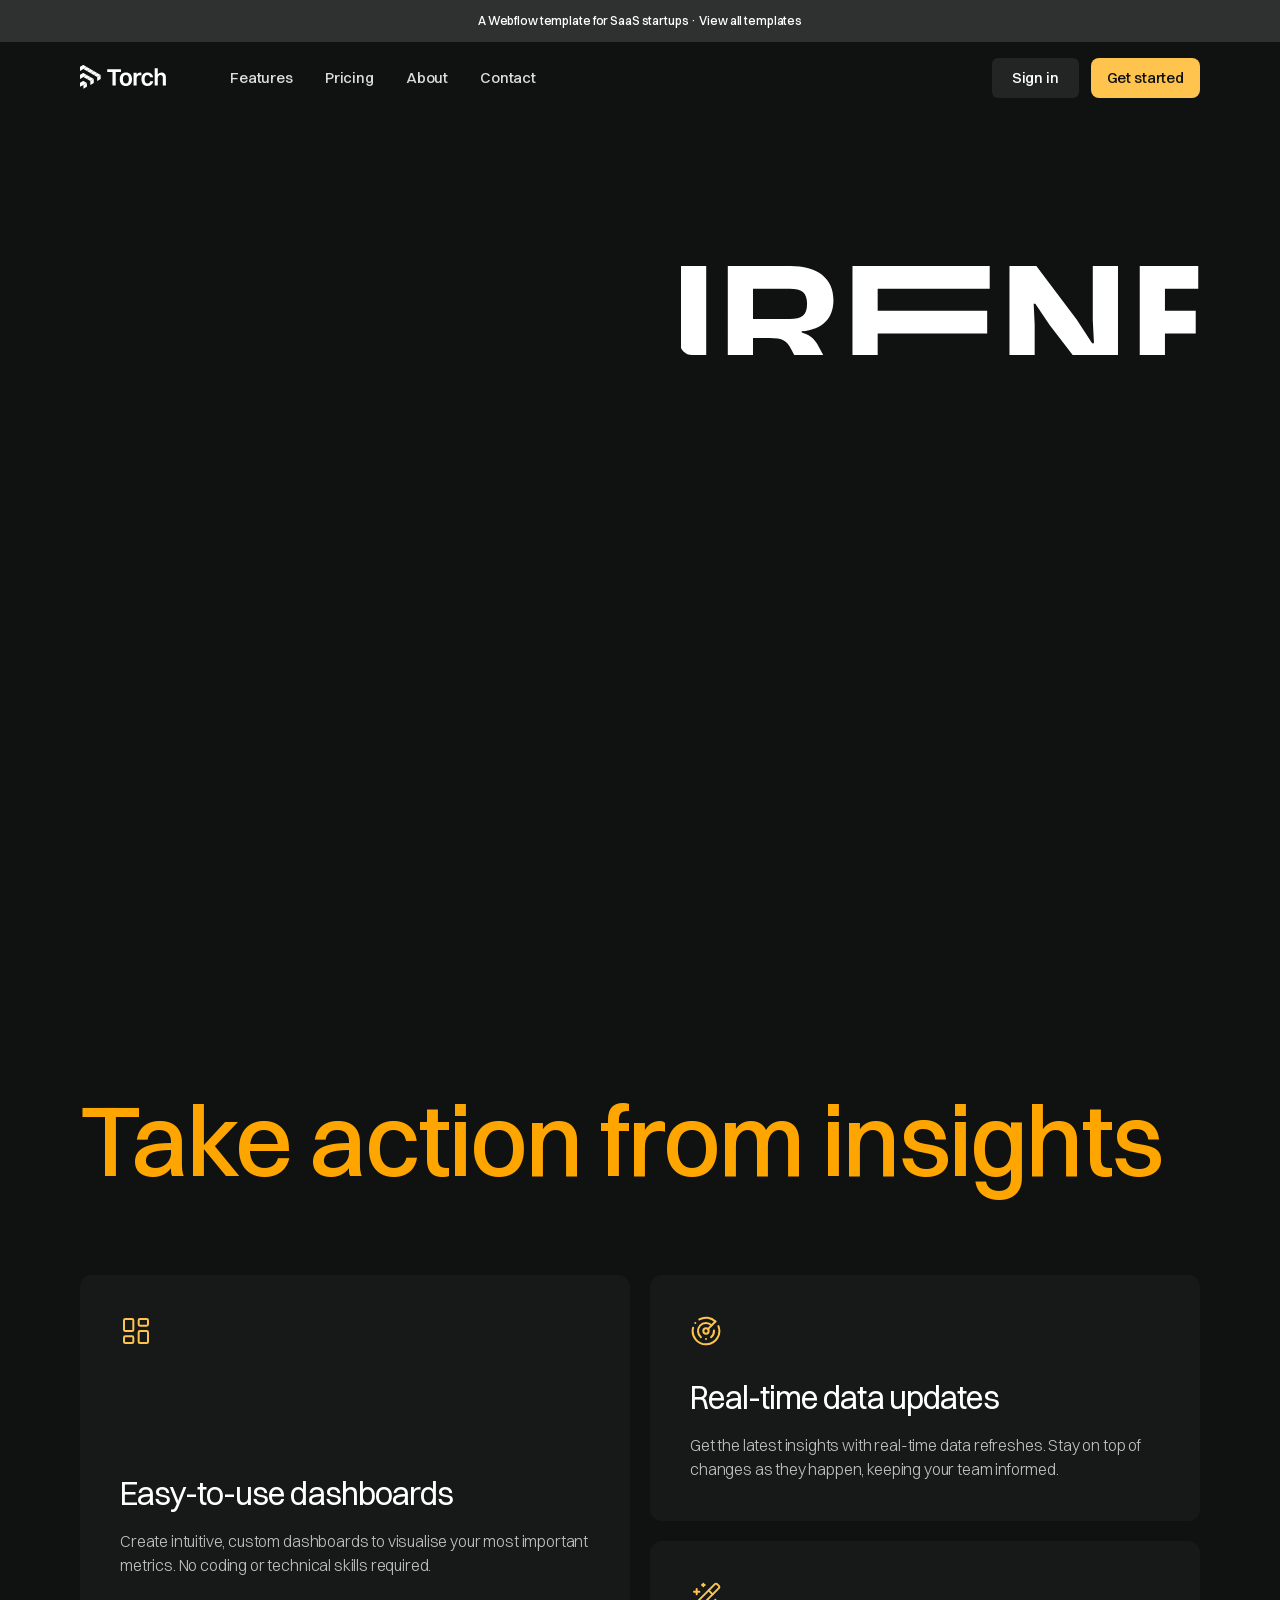
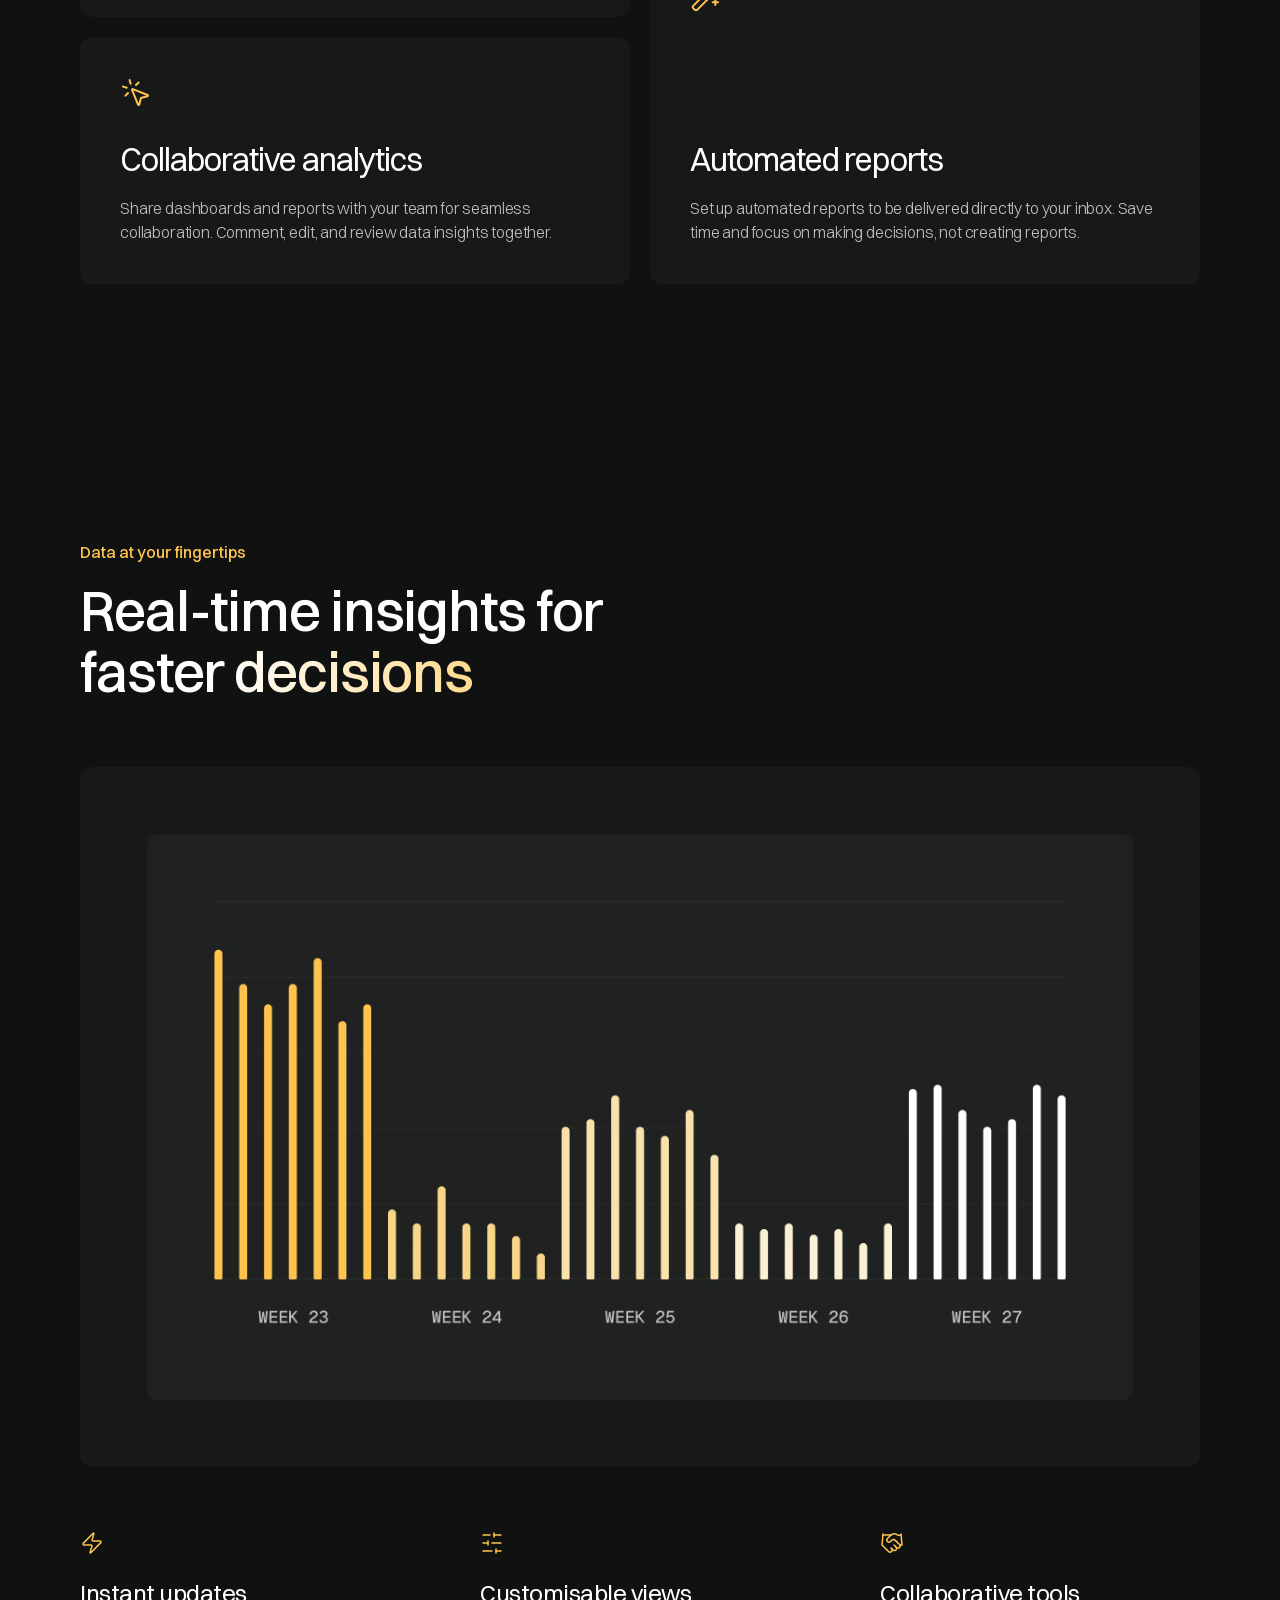
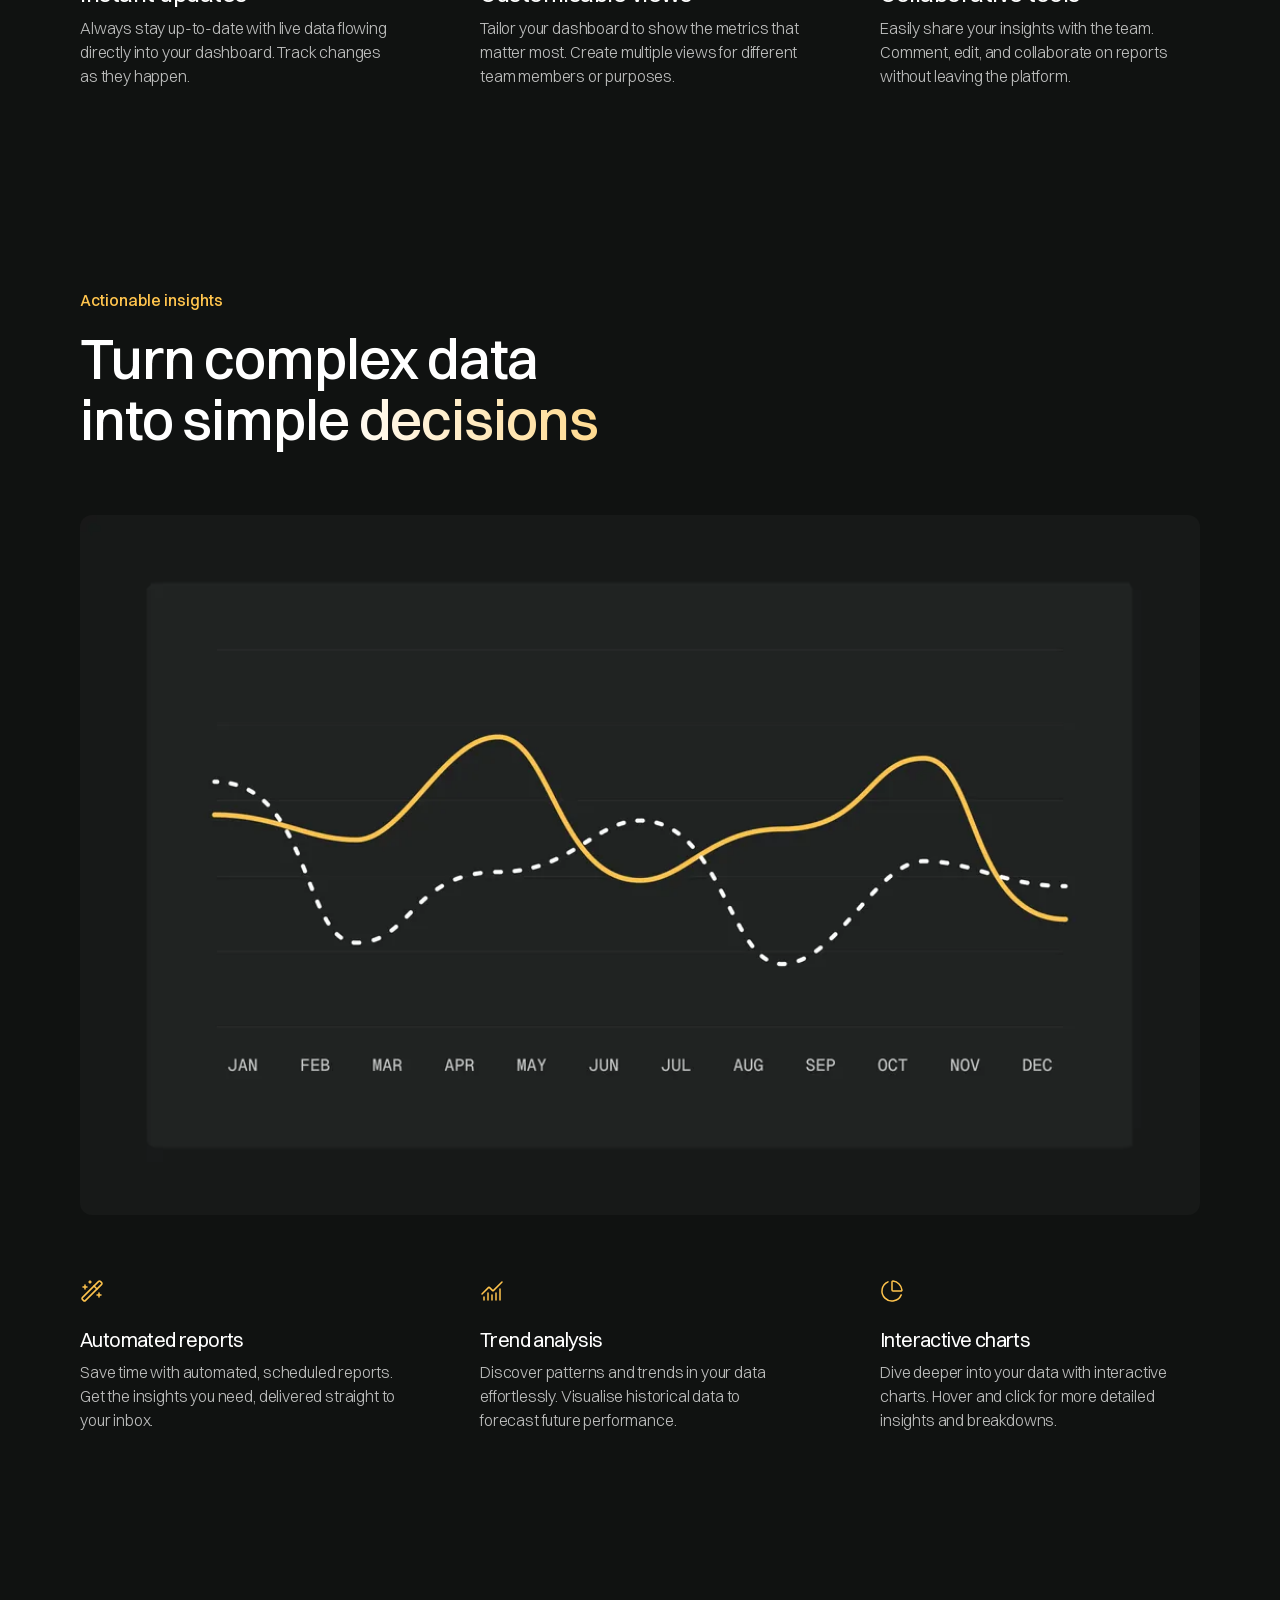
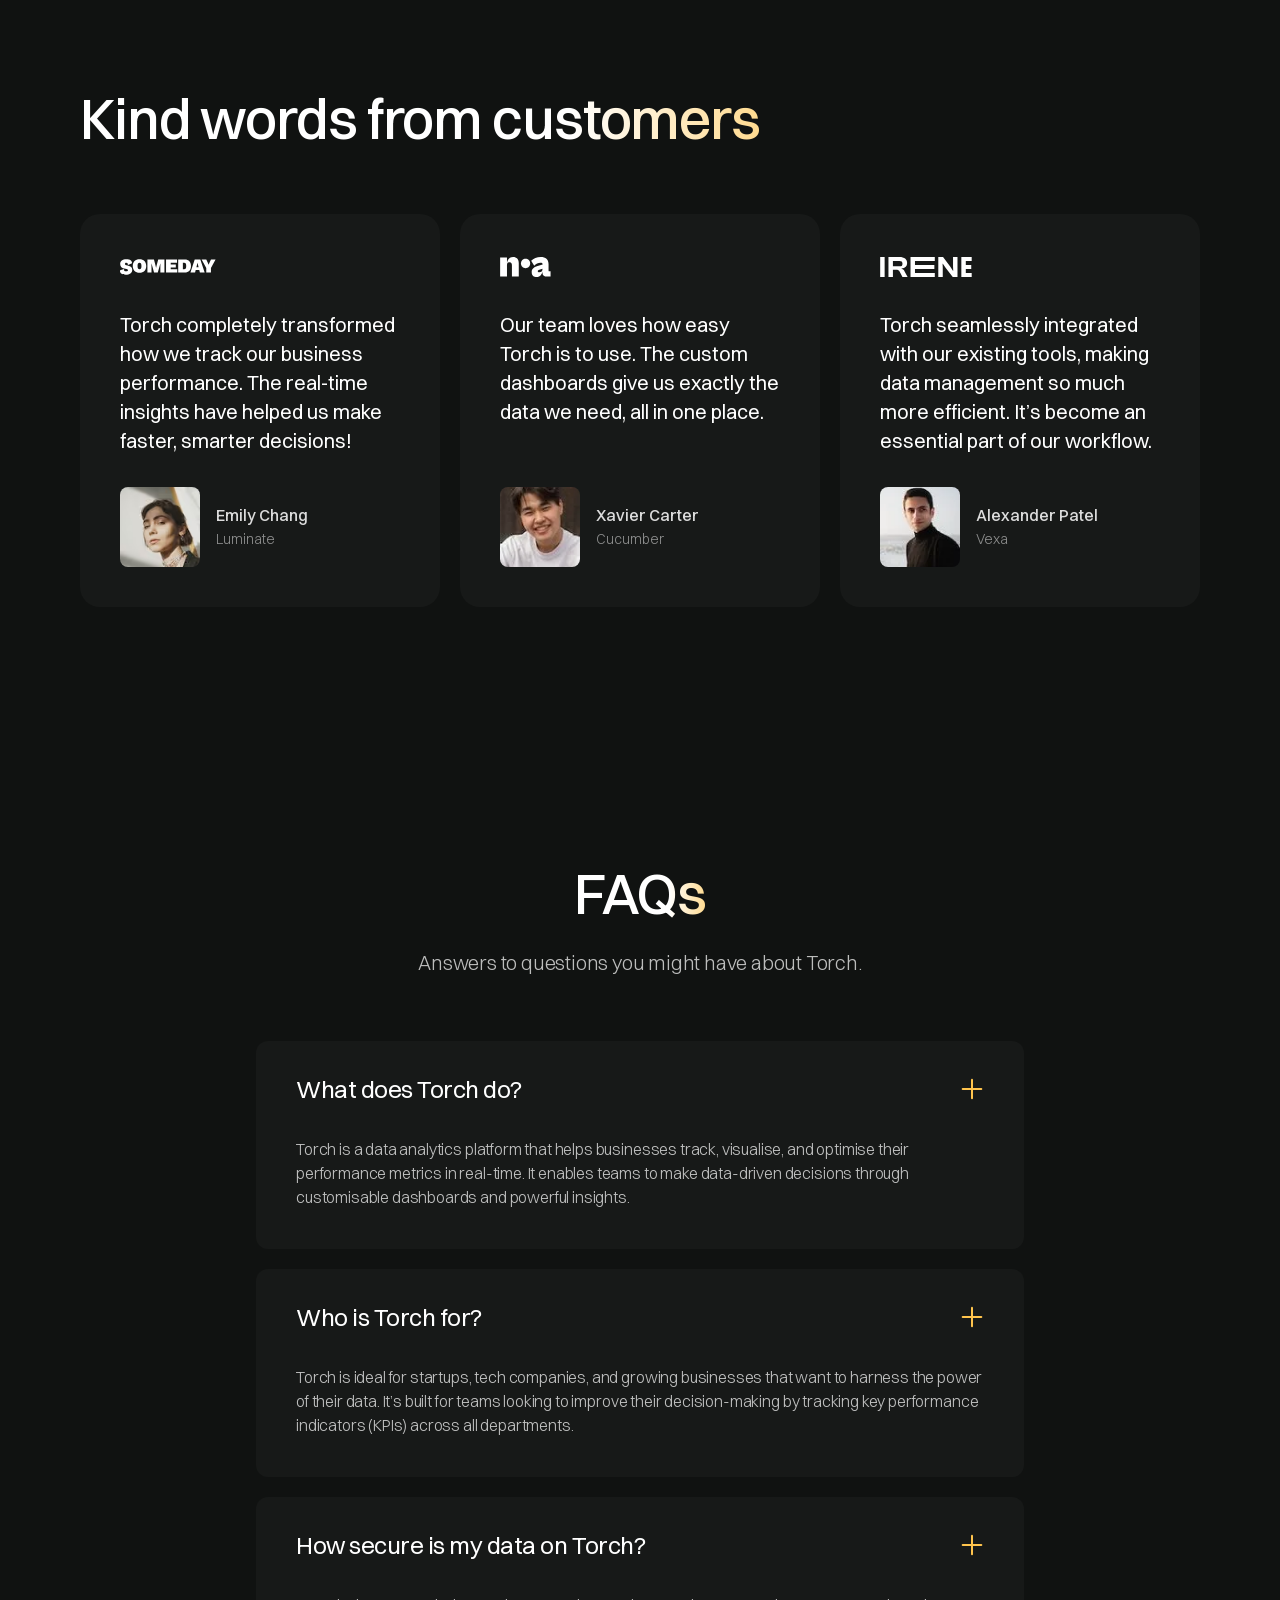
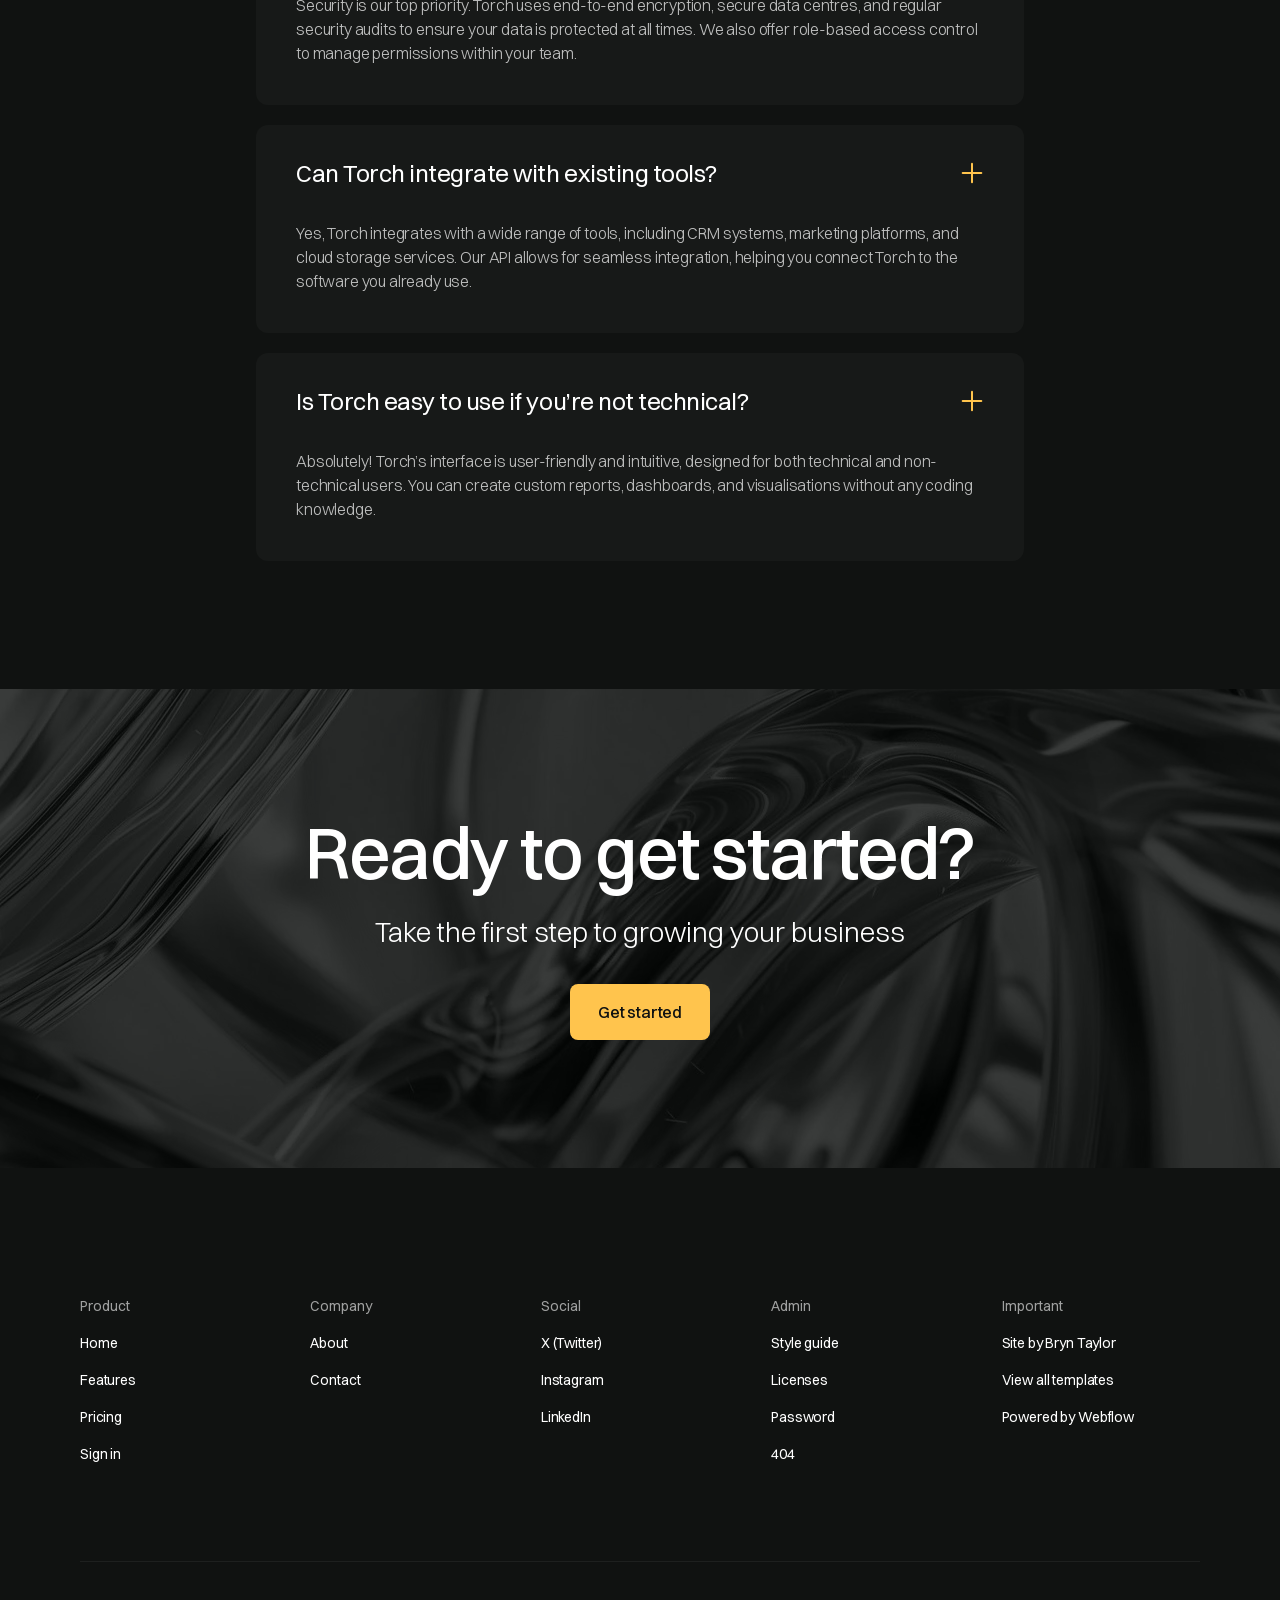
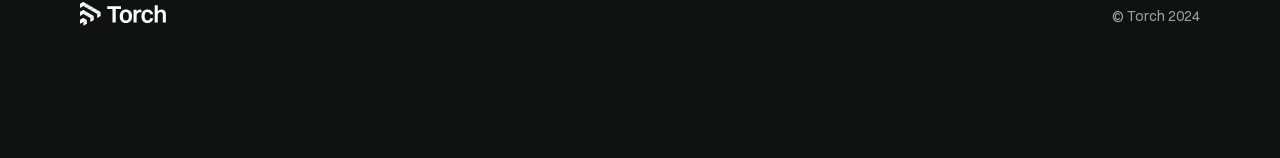
==== commit 65231cbb: "Updated the hero's heading on the homepage" ====
--- a/index.html
+++ b/index.html
@@ -54,7 +54,7 @@
     <div class="container-large">
       <div class="header-layout">
         <div class="header-content">
-          <h1 data-w-id="05c97b58-b1ac-eabe-afbc-3861dce3b03f" style="-webkit-transform:translate3d(0, 24px, 0) scale3d(1, 1, 1) rotateX(0) rotateY(0) rotateZ(0) skew(0, 0);-moz-transform:translate3d(0, 24px, 0) scale3d(1, 1, 1) rotateX(0) rotateY(0) rotateZ(0) skew(0, 0);-ms-transform:translate3d(0, 24px, 0) scale3d(1, 1, 1) rotateX(0) rotateY(0) rotateZ(0) skew(0, 0);transform:translate3d(0, 24px, 0) scale3d(1, 1, 1) rotateX(0) rotateY(0) rotateZ(0) skew(0, 0);opacity:0" class="heading extra-large"><span class="text-gradient-overlay">Powerful data insights for all</span></h1>
+          <h1 data-w-id="05c97b58-b1ac-eabe-afbc-3861dce3b03f" style="-webkit-transform:translate3d(0, 24px, 0) scale3d(1, 1, 1) rotateX(0) rotateY(0) rotateZ(0) skew(0, 0);-moz-transform:translate3d(0, 24px, 0) scale3d(1, 1, 1) rotateX(0) rotateY(0) rotateZ(0) skew(0, 0);-ms-transform:translate3d(0, 24px, 0) scale3d(1, 1, 1) rotateX(0) rotateY(0) rotateZ(0) skew(0, 0);transform:translate3d(0, 24px, 0) scale3d(1, 1, 1) rotateX(0) rotateY(0) rotateZ(0) skew(0, 0);opacity:0" class="heading extra-large"><span class="text-gradient-overlay">Empowering Everyone with Meaningful Data Insights</span></h1>
           <div class="spacer-32"></div>
           <p data-w-id="05c97b58-b1ac-eabe-afbc-3861dce3b041" style="-webkit-transform:translate3d(0, 24px, 0) scale3d(1, 1, 1) rotateX(0) rotateY(0) rotateZ(0) skew(0, 0);-moz-transform:translate3d(0, 24px, 0) scale3d(1, 1, 1) rotateX(0) rotateY(0) rotateZ(0) skew(0, 0);-ms-transform:translate3d(0, 24px, 0) scale3d(1, 1, 1) rotateX(0) rotateY(0) rotateZ(0) skew(0, 0);transform:translate3d(0, 24px, 0) scale3d(1, 1, 1) rotateX(0) rotateY(0) rotateZ(0) skew(0, 0);opacity:0" class="paragraph large">Torch makes data analysis easy for everyone. Visualise key metrics, track performance, and discover trends without needing a data science background.</p>
           <div class="spacer-32"></div>
